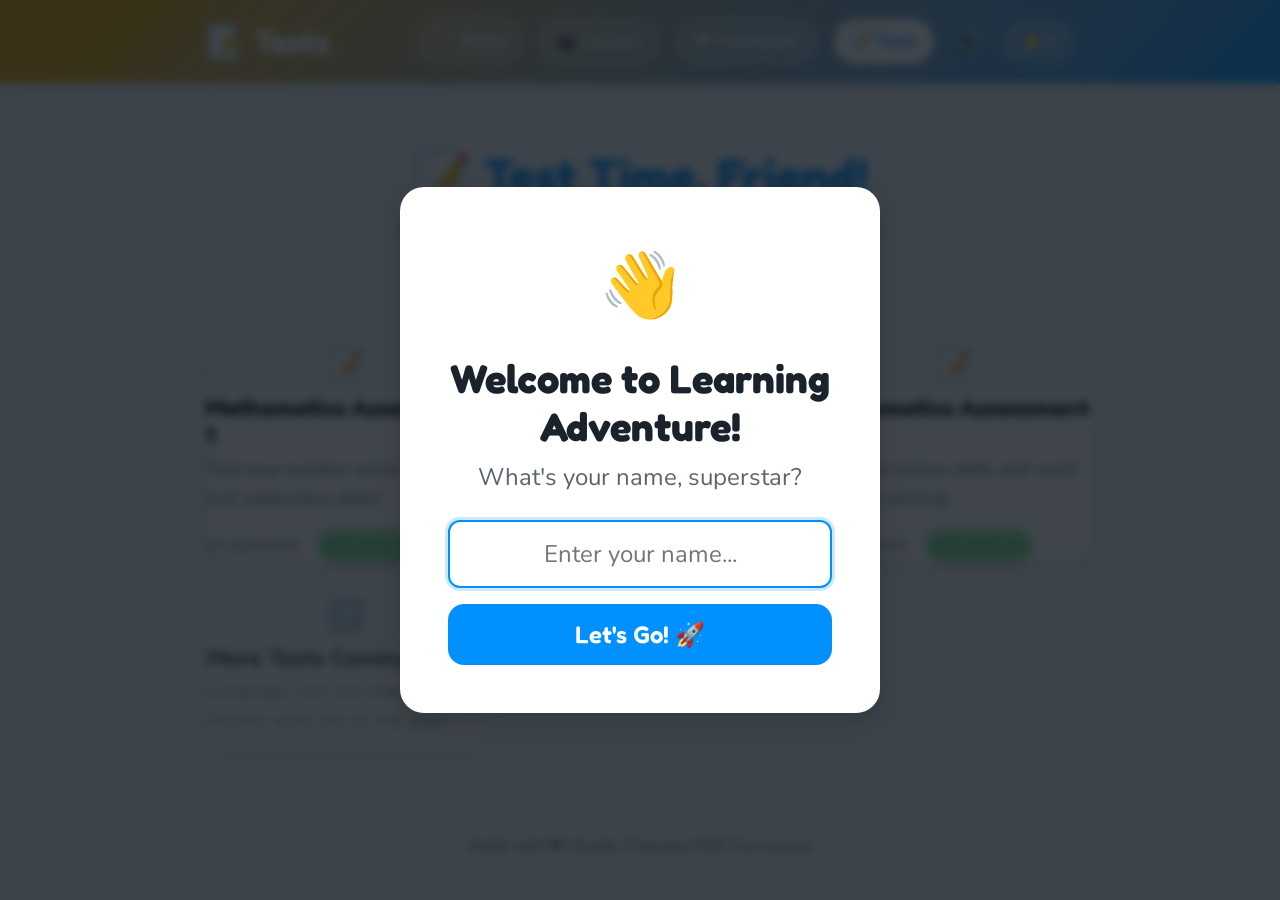
==== assessments.html @ 08e5417f "Add dedicated Tests page; remove assessments from home grid - assessments.html with body data-mode="" ====
<!DOCTYPE html>
<html lang="en">
<head>
  <meta charset="UTF-8">
  <meta name="viewport" content="width=device-width, initial-scale=1.0">
  <meta name="description" content="Assessments and tests for Grade 2 students following the Jamaica NSC curriculum">
  <meta name="theme-color" content="#4A90D9">

  <title>Tests 📝 | Learning Adventure</title>

  <!-- PWA -->
  <link rel="manifest" href="manifest.json">
  <link rel="apple-touch-icon" href="assets/icons/apple-touch-icon.png">

  <!-- Fonts -->
  <link rel="preconnect" href="https://fonts.googleapis.com">
  <link rel="preconnect" href="https://fonts.gstatic.com" crossorigin>
  <link href="https://fonts.googleapis.com/css2?family=Fredoka:wght@400;500;600;700&family=Nunito:wght@400;500;600;700&display=swap" rel="stylesheet">

  <!-- Stylesheets -->
  <link rel="stylesheet" href="css/base.css">
  <link rel="stylesheet" href="css/components.css">
  <link rel="stylesheet" href="css/navigation.css">
  <link rel="stylesheet" href="css/quiz.css">
  <link rel="stylesheet" href="css/animations.css">
  <link rel="stylesheet" href="css/math-interactive.css">

  <!-- Favicon -->
  <link rel="icon" href="data:image/svg+xml,<svg xmlns='http://www.w3.org/2000/svg' viewBox='0 0 100 100'><text y='.9em' font-size='90'>📝</text></svg>">

  <style>
    /* Page-specific styles */
    .app-header {
      background: linear-gradient(135deg, var(--color-accent-dark) 0%, var(--color-primary) 100%);
      color: white;
      padding-block: var(--space-md);
      box-shadow: var(--shadow-md);
    }

    .app-main {
      flex: 1;
      padding-block: var(--space-xl);
    }

    .app-footer {
      text-align: center;
      padding-block: var(--space-lg);
      color: var(--color-text-muted);
      font-size: var(--font-size-sm);
      border-block-start: 1px solid var(--color-border);
    }

    .loading {
      display: flex;
      flex-direction: column;
      align-items: center;
      justify-content: center;
      min-block-size: 300px;
      gap: var(--space-lg);
    }

    .loading__text {
      font-size: var(--font-size-lg);
      color: var(--color-text-muted);
    }
  </style>
</head>
<body data-mode="assessments">
  <div class="page">
    <!-- Header -->
    <header class="app-header">
      <div class="container">
        <a href="index.html" class="app-logo">
          <span class="app-logo__icon">📝</span>
          <span>Tests</span>
        </a>

        <nav class="app-nav">
          <a href="index.html" class="app-nav__btn">
            <span>🏠</span>
            <span class="app-nav__label">Home</span>
          </a>
          <a href="lessons.html" class="app-nav__btn">
            <span>🎬</span>
            <span class="app-nav__label">Lessons</span>
          </a>
          <a href="workbook-review.html" class="app-nav__btn">
            <span>📖</span>
            <span class="app-nav__label">Workbooks</span>
          </a>
          <a href="assessments.html" class="app-nav__btn app-nav__btn--active" aria-current="page">
            <span>📝</span>
            <span class="app-nav__label">Tests</span>
          </a>
          <span class="attendance-streak" id="attendance-streak" title="Attendance streak"></span>
          <button class="sound-toggle" id="sound-toggle" title="Toggle sound" aria-label="Toggle sound">
            🔊
          </button>
          <button class="app-nav__btn" id="progress-btn">
            <span>⭐</span>
            <span id="star-count">0</span>
          </button>
        </nav>
      </div>
    </header>

    <!-- Main Content -->
    <main class="app-main">
      <div class="container" id="main-content">
        <!-- Loading state -->
        <div class="loading">
          <div class="spinner"></div>
          <p class="loading__text">Loading your tests...</p>
        </div>
      </div>
    </main>

    <!-- Footer -->
    <footer class="app-footer">
      <div class="container">
        <p>Made with ❤️ | Grade 2 Jamaica NSC Curriculum</p>
      </div>
    </footer>
  </div>

  <!-- Name Prompt Modal -->
  <div id="name-modal" class="modal" style="display: none;" role="dialog" aria-modal="true" aria-labelledby="modal-title">
    <div class="modal__overlay"></div>
    <div class="modal__content">
      <div class="modal__icon">👋</div>
      <h2 id="modal-title" class="modal__title">Welcome to Learning Adventure!</h2>
      <p class="modal__text">What's your name, superstar?</p>
      <form id="name-form" class="modal__form">
        <input
          type="text"
          id="name-input"
          class="modal__input"
          placeholder="Enter your name..."
          maxlength="20"
          autocomplete="off"
          required
        >
        <button type="submit" class="btn btn--primary modal__btn">
          Let's Go! 🚀
        </button>
      </form>
    </div>
  </div>

  <!-- Scripts -->
  <script src="js/storage.js"></script>
  <script src="js/feedback.js"></script>
  <script src="js/quiz-engine.js"></script>
  <script src="js/math-interactive.js"></script>
  <script src="js/attendance.js"></script>
  <script src="js/app.js"></script>

  <script>
    // Sound toggle functionality
    document.getElementById('sound-toggle').addEventListener('click', function() {
      const settings = Storage.loadSettings();
      settings.soundEnabled = !settings.soundEnabled;
      Storage.saveSettings(settings);
      Feedback.settings.soundEnabled = settings.soundEnabled;
      this.textContent = settings.soundEnabled ? '🔊' : '🔇';
    });

    // Initialize sound toggle state and check for first-time user
    document.addEventListener('DOMContentLoaded', function() {
      const settings = Storage.loadSettings();
      document.getElementById('sound-toggle').textContent = settings.soundEnabled ? '🔊' : '🔇';

      // Update star count
      const progress = Storage.loadProgress();
      document.getElementById('star-count').textContent = progress.totalStars || 0;

      // Show name modal for first-time users
      if (Storage.isFirstTimeUser()) {
        document.getElementById('name-modal').style.display = 'flex';
        document.getElementById('name-input').focus();
      }
    });

    // Handle name form submission
    document.getElementById('name-form').addEventListener('submit', function(e) {
      e.preventDefault();
      const nameInput = document.getElementById('name-input');
      const name = nameInput.value.trim();

      if (name) {
        Storage.saveName(name);
        document.getElementById('name-modal').style.display = 'none';

        if (typeof App !== 'undefined' && App.showHome) {
          App.showHome();
        }
      }
    });
  </script>
  <script src="js/pwa-install.js"></script>
  <script>
    if ('serviceWorker' in navigator) {
      navigator.serviceWorker.register('sw.js');
    }
  </script>
</body>
</html>
---- css/base.css ----
/* ==========================================================================
   Base Styles - Morgan's Quiz Platform
   ========================================================================== */

/* CSS Reset & Box Sizing */
*,
*::before,
*::after {
  box-sizing: border-box;
  margin: 0;
  padding: 0;
}

/* CSS Custom Properties */
:root {
  /* Primary Colors - Friendly & Engaging */
  --color-primary: oklch(65% 0.2 250);
  --color-primary-light: oklch(75% 0.15 250);
  --color-secondary: oklch(75% 0.18 150);
  --color-secondary-light: oklch(85% 0.12 150);
  --color-accent: oklch(85% 0.18 80);
  --color-accent-dark: oklch(75% 0.2 80);

  /* Feedback Colors */
  --color-correct: oklch(70% 0.2 145);
  --color-correct-light: oklch(90% 0.1 145);
  --color-incorrect: oklch(65% 0.2 25);
  --color-incorrect-light: oklch(90% 0.08 25);
  --color-highlight: oklch(75% 0.15 320);
  --color-highlight-light: oklch(90% 0.08 320);

  /* Neutrals */
  --color-bg: oklch(97% 0.01 250);
  --color-card: oklch(100% 0 0);
  --color-text: oklch(25% 0.02 250);
  --color-text-muted: oklch(50% 0.02 250);
  --color-border: oklch(90% 0.02 250);

  /* Spacing */
  --space-xs: 0.25rem;
  --space-sm: 0.5rem;
  --space-md: 1rem;
  --space-lg: 1.5rem;
  --space-xl: 2rem;
  --space-2xl: 3rem;

  /* Border Radius */
  --radius-sm: 8px;
  --radius-md: 12px;
  --radius-lg: 16px;
  --radius-xl: 24px;
  --radius-full: 9999px;

  /* Shadows */
  --shadow-sm: 0 2px 4px oklch(0% 0 0 / 0.08);
  --shadow-md: 0 4px 12px oklch(0% 0 0 / 0.12);
  --shadow-lg: 0 8px 24px oklch(0% 0 0 / 0.16);

  /* Typography */
  --font-family: 'Nunito', 'Segoe UI', system-ui, sans-serif;
  --font-family-display: 'Fredoka', 'Nunito', sans-serif;
  
  --font-size-sm: 1rem;
  --font-size-base: 1.125rem;
  --font-size-lg: 1.5rem;
  --font-size-xl: 2rem;
  --font-size-2xl: 2.5rem;
  --font-size-3xl: 3rem;

  --line-height-tight: 1.2;
  --line-height-base: 1.6;

  /* Transitions */
  --transition-fast: 150ms ease;
  --transition-base: 250ms ease;
  --transition-slow: 400ms ease;
}

/* Base Typography */
html {
  font-size: 16px;
  -webkit-text-size-adjust: 100%;
}

body {
  font-family: var(--font-family);
  font-size: var(--font-size-base);
  line-height: var(--line-height-base);
  color: var(--color-text);
  background: var(--color-bg);
  min-block-size: 100dvh;
}

h1, h2, h3, h4 {
  font-family: var(--font-family-display);
  line-height: var(--line-height-tight);
  font-weight: 700;
}

h1 {
  font-size: var(--font-size-2xl);
}

h2 {
  font-size: var(--font-size-xl);
}

h3 {
  font-size: var(--font-size-lg);
}

p {
  margin-block-end: var(--space-md);
}

/* Links */
a {
  color: var(--color-primary);
  text-decoration: none;
  transition: color var(--transition-fast);
}

a:hover {
  color: var(--color-primary-light);
}

/* Images */
img {
  max-inline-size: 100%;
  block-size: auto;
  display: block;
}

/* Focus States */
:focus-visible {
  outline: 3px solid var(--color-primary);
  outline-offset: 3px;
}

/* Selection */
::selection {
  background: var(--color-accent);
  color: var(--color-text);
}

/* Reduced Motion */
@media (prefers-reduced-motion: reduce) {
  *,
  *::before,
  *::after {
    animation-duration: 0.01ms !important;
    animation-iteration-count: 1 !important;
    transition-duration: 0.01ms !important;
  }
}

/* Visually Hidden (for accessibility) */
.visually-hidden {
  position: absolute;
  inline-size: 1px;
  block-size: 1px;
  padding: 0;
  margin: -1px;
  overflow: hidden;
  clip: rect(0, 0, 0, 0);
  white-space: nowrap;
  border: 0;
}

/* Container */
.container {
  inline-size: 100%;
  max-inline-size: 900px;
  margin-inline: auto;
  padding-inline: var(--space-md);
}

/* Page Layout */
.page {
  min-block-size: 100dvh;
  display: flex;
  flex-direction: column;
}

.page__header {
  padding-block: var(--space-lg);
  background: var(--color-card);
  box-shadow: var(--shadow-sm);
}

.page__main {
  flex: 1;
  padding-block: var(--space-xl);
}

.page__footer {
  padding-block: var(--space-lg);
  text-align: center;
  color: var(--color-text-muted);
  font-size: var(--font-size-sm);
}
---- css/components.css ----
/* ==========================================================================
   Components - Morgan's Quiz Platform
   ========================================================================== */

/* ==========================================================================
   Buttons
   ========================================================================== */

.btn {
  display: inline-flex;
  align-items: center;
  justify-content: center;
  gap: var(--space-sm);
  
  min-block-size: 60px;
  padding-block: var(--space-md);
  padding-inline: var(--space-xl);
  
  font-family: var(--font-family-display);
  font-size: var(--font-size-lg);
  font-weight: 600;
  text-align: center;
  text-decoration: none;
  
  border: none;
  border-radius: var(--radius-lg);
  cursor: pointer;
  
  transition: transform var(--transition-fast), 
              box-shadow var(--transition-fast),
              background var(--transition-fast);
}

.btn:hover {
  transform: translateY(-2px);
  box-shadow: var(--shadow-md);
}

.btn:active {
  transform: translateY(0);
}

.btn--primary {
  background: var(--color-primary);
  color: white;
}

.btn--primary:hover {
  background: var(--color-primary-light);
}

.btn--secondary {
  background: var(--color-secondary);
  color: white;
}

.btn--secondary:hover {
  background: var(--color-secondary-light);
  color: var(--color-text);
}

.btn--accent {
  background: var(--color-accent);
  color: var(--color-text);
}

.btn--accent:hover {
  background: var(--color-accent-dark);
}

.btn--outline {
  background: transparent;
  border: 3px solid var(--color-primary);
  color: var(--color-primary);
}

.btn--outline:hover {
  background: var(--color-primary);
  color: white;
}

.btn--large {
  min-block-size: 80px;
  padding-inline: var(--space-2xl);
  font-size: var(--font-size-xl);
  border-radius: var(--radius-xl);
}

.btn--icon {
  min-block-size: 60px;
  min-inline-size: 60px;
  padding: var(--space-md);
  border-radius: var(--radius-full);
}

/* ==========================================================================
   Cards
   ========================================================================== */

.card {
  background: var(--color-card);
  border-radius: var(--radius-xl);
  box-shadow: var(--shadow-md);
  padding: var(--space-xl);
  
  container-type: inline-size;
  container-name: card;
}

.card--subject {
  text-align: center;
  cursor: pointer;
  transition: transform var(--transition-base), 
              box-shadow var(--transition-base);
  border: 4px solid transparent;
}

.card--subject:hover {
  transform: translateY(-4px) scale(1.02);
  box-shadow: var(--shadow-lg);
}

.card--subject:focus-visible {
  border-color: var(--color-primary);
}

.card__icon {
  font-size: 4rem;
  margin-block-end: var(--space-md);
}

.card__title {
  font-size: var(--font-size-xl);
  margin-block-end: var(--space-sm);
  color: var(--color-text);
}

.card__description {
  color: var(--color-text-muted);
  font-size: var(--font-size-base);
}

/* ==========================================================================
   Subject Cards Grid
   ========================================================================== */

.subjects-grid {
  display: grid;
  gap: var(--space-xl);
  grid-template-columns: 1fr;
}

@media (min-width: 600px) {
  .subjects-grid {
    grid-template-columns: repeat(2, 1fr);
  }
}

/* ==========================================================================
   Progress Bar
   ========================================================================== */

.progress {
  display: flex;
  align-items: center;
  gap: var(--space-md);
}

.progress__bar {
  flex: 1;
  block-size: 16px;
  background: var(--color-border);
  border-radius: var(--radius-full);
  overflow: hidden;
}

.progress__fill {
  block-size: 100%;
  background: linear-gradient(90deg, var(--color-secondary), var(--color-primary));
  border-radius: var(--radius-full);
  transition: inline-size var(--transition-base);
}

.progress__text {
  font-weight: 600;
  color: var(--color-text-muted);
  white-space: nowrap;
}

/* ==========================================================================
   Score Display
   ========================================================================== */

.score {
  display: flex;
  align-items: center;
  gap: var(--space-sm);
  font-family: var(--font-family-display);
  font-size: var(--font-size-lg);
  font-weight: 700;
}

.score__icon {
  font-size: 1.5em;
}

.score__value {
  color: var(--color-accent-dark);
}

/* ==========================================================================
   Stars Rating
   ========================================================================== */

.stars {
  display: flex;
  gap: var(--space-xs);
  font-size: 2rem;
}

.stars__star {
  color: var(--color-border);
  transition: color var(--transition-fast), 
              transform var(--transition-fast);
}

.stars__star--earned {
  color: var(--color-accent);
}

.stars__star--animating {
  animation: star-pop 0.5s ease;
}

@keyframes star-pop {
  0% { transform: scale(0); }
  50% { transform: scale(1.3); }
  100% { transform: scale(1); }
}

/* ==========================================================================
   Badges
   ========================================================================== */

.badge {
  display: inline-flex;
  align-items: center;
  gap: var(--space-xs);
  
  padding-block: var(--space-xs);
  padding-inline: var(--space-sm);
  
  font-size: var(--font-size-sm);
  font-weight: 600;
  
  border-radius: var(--radius-full);
}

.badge--phonics {
  background: var(--color-highlight-light);
  color: var(--color-highlight);
}

.badge--english {
  background: var(--color-primary-light);
  color: var(--color-primary);
}

.badge--math {
  background: var(--color-secondary-light);
  color: var(--color-secondary);
}

/* ==========================================================================
   Input Fields
   ========================================================================== */

.input {
  inline-size: 100%;
  padding: var(--space-md);
  
  font-family: var(--font-family);
  font-size: var(--font-size-lg);
  
  border: 3px solid var(--color-border);
  border-radius: var(--radius-md);
  background: var(--color-card);
  
  transition: border-color var(--transition-fast),
              box-shadow var(--transition-fast);
}

.input:focus {
  border-color: var(--color-primary);
  box-shadow: 0 0 0 4px oklch(65% 0.2 250 / 0.2);
  outline: none;
}

.input--large {
  font-size: var(--font-size-xl);
  padding: var(--space-lg);
}

/* Textarea */
.textarea {
  min-block-size: 150px;
  resize: vertical;
}

/* ==========================================================================
   Form Groups
   ========================================================================== */

.form-group {
  margin-block-end: var(--space-lg);
}

.form-group__label {
  display: block;
  margin-block-end: var(--space-sm);
  font-weight: 600;
  font-size: var(--font-size-lg);
}

/* ==========================================================================
   Navigation Header
   ========================================================================== */

.header {
  display: flex;
  align-items: center;
  justify-content: space-between;
  gap: var(--space-md);
  flex-wrap: wrap;
}

.header__logo {
  display: flex;
  align-items: center;
  gap: var(--space-sm);
  font-family: var(--font-family-display);
  font-size: var(--font-size-xl);
  font-weight: 700;
  color: var(--color-text);
}

.header__logo-icon {
  font-size: 1.5em;
}

.header__nav {
  display: flex;
  gap: var(--space-md);
}

/* ==========================================================================
   Welcome Section
   ========================================================================== */

.welcome {
  text-align: center;
  padding-block: var(--space-xl);
}

.welcome__greeting {
  font-size: var(--font-size-3xl);
  color: var(--color-primary);
  margin-block-end: var(--space-sm);
}

.welcome__message {
  font-size: var(--font-size-lg);
  color: var(--color-text-muted);
  max-inline-size: 500px;
  margin-inline: auto;
}

/* ==========================================================================
   Section Titles
   ========================================================================== */

.section-title {
  text-align: center;
  margin-block-end: var(--space-xl);
}

.section-title__text {
  font-size: var(--font-size-xl);
  color: var(--color-text);
}

.section-title__subtitle {
  color: var(--color-text-muted);
  font-size: var(--font-size-base);
  margin-block-start: var(--space-xs);
}

/* ==========================================================================
   Welcome Streak (moved from inline JS)
   ========================================================================== */

.welcome__streak {
  font-size: var(--font-size-lg);
  color: var(--color-accent-dark);
  margin-block-start: var(--space-sm);
}

/* ==========================================================================
   Card Meta & Progress (moved from inline JS)
   ========================================================================== */

.card__meta {
  display: flex;
  gap: var(--space-sm);
  margin-block: var(--space-sm);
  justify-content: center;
}

.card__time {
  color: var(--color-text-muted);
  font-size: var(--font-size-sm);
}

.card__progress {
  margin-block-start: var(--space-md);
  display: flex;
  flex-direction: column;
  align-items: center;
  gap: var(--space-xs);
}

.card__score {
  font-size: var(--font-size-sm);
  color: var(--color-text-muted);
}

.progress-summary {
  text-align: center;
  margin-block-start: var(--space-2xl);
  padding-block-start: var(--space-xl);
  border-block-start: 2px solid var(--color-border);
}

.progress-summary h3 {
  margin-block-end: var(--space-md);
  color: var(--color-text-muted);
}

/* PWA Install Banner */
.pwa-banner {
  position: fixed;
  bottom: var(--space-lg);
  left: 50%;
  transform: translateX(-50%) translateY(120%);
  z-index: 9999;
  background: var(--color-card);
  border: 2px solid var(--color-primary);
  border-radius: 1.25rem;
  padding: var(--space-lg);
  width: min(90vw, 380px);
  box-shadow: 0 8px 32px oklch(0% 0 0 / 0.15);
  display: flex;
  flex-direction: column;
  gap: var(--space-md);
  transition: transform 0.4s cubic-bezier(0.34, 1.56, 0.64, 1);
}

.pwa-banner.pwa-banner--visible {
  transform: translateX(-50%) translateY(0);
}

.pwa-banner__header {
  display: flex;
  align-items: center;
  gap: var(--space-md);
}

.pwa-banner__icon {
  width: 52px;
  height: 52px;
  border-radius: 0.75rem;
  flex-shrink: 0;
}

.pwa-banner__title {
  font-size: var(--font-size-base);
  font-weight: 700;
  color: var(--color-text);
  margin: 0;
}

.pwa-banner__subtitle {
  font-size: var(--font-size-sm);
  color: var(--color-text-muted);
  margin: 0;
  line-height: 1.4;
}

.pwa-banner__actions {
  display: flex;
  gap: var(--space-sm);
}

.pwa-banner__btn-install {
  flex: 1;
  background: var(--color-primary);
  color: white;
  border: none;
  border-radius: 0.75rem;
  padding: var(--space-sm) var(--space-md);
  font-family: inherit;
  font-size: var(--font-size-sm);
  font-weight: 700;
  cursor: pointer;
  transition: opacity 0.2s;
}

.pwa-banner__btn-install:hover {
  opacity: 0.88;
}

.pwa-banner__btn-dismiss {
  background: var(--color-bg);
  color: var(--color-text-muted);
  border: 2px solid var(--color-border);
  border-radius: 0.75rem;
  padding: var(--space-sm) var(--space-md);
  font-family: inherit;
  font-size: var(--font-size-sm);
  font-weight: 600;
  cursor: pointer;
  transition: border-color 0.2s;
}

.pwa-banner__btn-dismiss:hover {
  border-color: var(--color-text-muted);
}

/* ==========================================================================
   Load Error Banner
   ========================================================================== */

.load-error-banner {
  background: var(--color-incorrect-light);
  border: 2px solid var(--color-incorrect);
  color: var(--color-text);
  border-radius: var(--radius-md);
  padding: var(--space-md) var(--space-lg);
  margin-block-end: var(--space-lg);
  font-weight: 600;
  text-align: center;
}

/* ==========================================================================
   Modal
   ========================================================================== */

.modal {
  position: fixed;
  inset: 0;
  z-index: 1000;
  display: flex;
  align-items: center;
  justify-content: center;
  padding: var(--space-md);
}

.modal__overlay {
  position: absolute;
  inset: 0;
  background: oklch(20% 0.02 250 / 0.8);
  backdrop-filter: blur(4px);
}

.modal__content {
  position: relative;
  background: var(--color-card);
  border-radius: var(--radius-xl);
  padding: var(--space-2xl);
  max-inline-size: 400px;
  inline-size: 100%;
  text-align: center;
  box-shadow: var(--shadow-lg);
  animation: modal-pop 0.4s ease;
}

@keyframes modal-pop {
  0% {
    opacity: 0;
    transform: scale(0.8) translateY(20px);
  }
  100% {
    opacity: 1;
    transform: scale(1) translateY(0);
  }
}

.modal__icon {
  font-size: 4rem;
  margin-block-end: var(--space-md);
  animation: wave 1s ease-in-out infinite;
}

@keyframes wave {
  0%, 100% { transform: rotate(0deg); }
  25% { transform: rotate(20deg); }
  75% { transform: rotate(-20deg); }
}

.modal__title {
  font-family: var(--font-family-display);
  font-size: var(--font-size-2xl);
  color: var(--color-text);
  margin-block-end: var(--space-sm);
}

.modal__text {
  font-size: var(--font-size-lg);
  color: var(--color-text-muted);
  margin-block-end: var(--space-lg);
}

.modal__form {
  display: flex;
  flex-direction: column;
  gap: var(--space-md);
}

.modal__input {
  padding: var(--space-md);
  font-size: var(--font-size-lg);
  font-family: var(--font-family);
  border: 2px solid var(--color-border);
  border-radius: var(--radius-md);
  text-align: center;
  transition: border-color 0.2s ease, box-shadow 0.2s ease;
}

.modal__input:focus {
  outline: none;
  border-color: var(--color-primary);
  box-shadow: 0 0 0 3px color-mix(in oklch, var(--color-primary) 20%, transparent);
}

.modal__btn {
  font-size: var(--font-size-lg);
  padding: var(--space-md) var(--space-xl);
}

@media (min-width: 768px) {
  .modal__content {
    max-inline-size: 480px;
  }
}

/* ==========================================================================
   Attendance Check-in Widget
   ========================================================================== */

.attendance {
  background: var(--color-card);
  border-radius: var(--radius-xl);
  box-shadow: var(--shadow-md);
  padding: var(--space-xl);
  margin-block-end: var(--space-xl);
  border: 3px solid var(--color-accent);
}

.attendance__main {
  display: flex;
  flex-direction: column;
  align-items: center;
  gap: var(--space-md);
  text-align: center;
}

.attendance__message {
  display: flex;
  align-items: center;
  gap: var(--space-md);
}

.attendance__emoji {
  font-size: 3rem;
}

.attendance__title {
  font-family: var(--font-family-display);
  font-size: var(--font-size-lg);
  color: var(--color-text);
}

.attendance__subtitle {
  color: var(--color-text-muted);
  font-size: var(--font-size-sm);
}

.attendance__btn {
  min-inline-size: 240px;
}

.attendance__btn--done {
  cursor: default;
  opacity: 0.85;
}

.attendance__streak {
  font-family: var(--font-family-display);
  font-weight: 700;
  font-size: var(--font-size-base);
  color: var(--color-accent-dark);
}

.attendance__toggle {
  background: none;
  border: none;
  color: var(--color-primary);
  font-family: var(--font-family);
  font-size: var(--font-size-sm);
  font-weight: 600;
  cursor: pointer;
  padding: var(--space-xs) var(--space-sm);
  border-radius: var(--radius-full);
}

.attendance__toggle:hover {
  background: var(--color-bg);
}

.attendance__calendar-wrap {
  margin-block-start: var(--space-lg);
}

.attendance-calendar__title {
  font-family: var(--font-family-display);
  font-size: var(--font-size-base);
  text-align: center;
  margin-block-end: var(--space-sm);
}

.attendance-calendar {
  display: grid;
  grid-template-columns: repeat(7, 1fr);
  gap: var(--space-xs);
  max-inline-size: 420px;
  margin-inline: auto;
}

.attendance-calendar__label {
  text-align: center;
  font-weight: 700;
  font-size: var(--font-size-sm);
  color: var(--color-text-muted);
}

.attendance-day {
  display: flex;
  align-items: center;
  justify-content: center;
  aspect-ratio: 1;
  border-radius: var(--radius-sm);
  background: var(--color-bg);
  font-size: var(--font-size-sm);
  font-weight: 600;
  color: var(--color-text-muted);
}

.attendance-day--empty {
  background: transparent;
}

.attendance-day--present {
  background: var(--color-correct-light);
  font-size: 1.1rem;
}

.attendance-day--today {
  outline: 3px solid var(--color-primary);
  outline-offset: -1px;
  color: var(--color-text);
}
---- css/navigation.css ----
/* ==========================================================================
   Navigation Styles - Morgan's Quiz Platform
   ========================================================================== */

/* ==========================================================================
   App Header & Top Navigation
   ========================================================================== */

.app-header .container {
  display: flex;
  align-items: center;
  justify-content: space-between;
  flex-wrap: wrap;
  gap: var(--space-md);
}

.app-logo {
  display: flex;
  align-items: center;
  gap: var(--space-sm);
  font-family: var(--font-family-display);
  font-size: var(--font-size-xl);
  font-weight: 700;
  color: white;
  text-decoration: none;
}

.app-logo__icon {
  font-size: 2rem;
}

.app-nav {
  display: flex;
  gap: var(--space-md);
  align-items: center;
}

.app-nav__btn {
  background: rgba(255, 255, 255, 0.2);
  color: white;
  border: 2px solid rgba(255, 255, 255, 0.3);
  padding: var(--space-sm) var(--space-md);
  border-radius: var(--radius-full);
  font-family: var(--font-family);
  font-size: var(--font-size-sm);
  font-weight: 600;
  cursor: pointer;
  transition: all var(--transition-fast);
  display: flex;
  align-items: center;
  gap: var(--space-xs);
  text-decoration: none;
}

.app-nav__btn:hover {
  background: rgba(255, 255, 255, 0.3);
  border-color: rgba(255, 255, 255, 0.5);
}

.app-nav__btn--active {
  background: white;
  color: var(--color-primary);
  font-weight: 700;
}

.sound-toggle {
  background: none;
  border: none;
  font-size: 1.5rem;
  cursor: pointer;
  padding: var(--space-xs);
  border-radius: var(--radius-full);
  transition: transform var(--transition-fast);
}

.sound-toggle:hover {
  transform: scale(1.1);
}

/* Coming-soon assessment card */
.subject-card--coming-soon {
  opacity: 0.6;
  cursor: default;
  border: 2px dashed var(--color-border);
}

.subject-card--coming-soon:hover {
  transform: none;
  box-shadow: var(--shadow-md);
}

/* Attendance streak pill in header */
.attendance-streak {
  display: none;
  align-items: center;
  gap: var(--space-xs);
  background: rgba(255, 255, 255, 0.2);
  border: 2px solid rgba(255, 255, 255, 0.3);
  color: white;
  padding: var(--space-sm) var(--space-md);
  border-radius: var(--radius-full);
  font-family: var(--font-family);
  font-size: var(--font-size-sm);
  font-weight: 700;
}

.attendance-streak--visible {
  display: flex;
}

/* Compact tabs on small screens: icons only, horizontal scroll */
@media (max-width: 640px) {
  .app-nav {
    gap: var(--space-sm);
    flex-wrap: nowrap;
    overflow-x: auto;
    -webkit-overflow-scrolling: touch;
    max-inline-size: 100%;
  }

  .app-nav__btn .app-nav__label {
    display: none;
  }

  .app-nav__btn {
    padding: var(--space-sm);
    flex-shrink: 0;
  }

  .attendance-streak {
    flex-shrink: 0;
    padding: var(--space-sm);
  }
}

/* ==========================================================================
   PWA Nav Install Button
   ========================================================================== */

.nav-install-btn {
  background: rgba(255, 255, 255, 0.2);
  border: 2px solid rgba(255, 255, 255, 0.3);
  border-radius: var(--radius-full);
  padding: var(--space-xs) var(--space-sm);
  font-size: 1.25rem;
  line-height: 1;
  cursor: pointer;
  transition: background var(--transition-fast), border-color var(--transition-fast), transform var(--transition-fast);
}

.nav-install-btn:hover {
  background: rgba(255, 255, 255, 0.35);
  border-color: rgba(255, 255, 255, 0.6);
  transform: scale(1.1);
}

/* iOS install instructions modal */
.pwa-ios-modal {
  position: fixed;
  inset: 0;
  background: rgba(0, 0, 0, 0.5);
  display: flex;
  align-items: flex-end;
  justify-content: center;
  z-index: 9999;
  padding: var(--space-md);
}

.pwa-ios-modal__box {
  background: var(--color-card);
  border-radius: var(--radius-xl);
  padding: var(--space-xl);
  max-inline-size: 400px;
  inline-size: 100%;
  text-align: center;
}

.pwa-ios-modal__title {
  font-family: var(--font-family-display);
  font-size: var(--font-size-xl);
  font-weight: 700;
  margin-block-end: var(--space-lg);
  color: var(--color-text);
}

.pwa-ios-modal__step {
  font-size: var(--font-size-base);
  color: var(--color-text);
  margin-block-end: var(--space-md);
  line-height: 1.5;
}

.pwa-ios-modal__close {
  margin-block-start: var(--space-md);
  padding: var(--space-sm) var(--space-xl);
  background: var(--color-primary);
  color: white;
  border: none;
  border-radius: var(--radius-full);
  font-family: var(--font-family-display);
  font-size: var(--font-size-base);
  font-weight: 700;
  cursor: pointer;
}

/* ==========================================================================
   Category Navigation
   ========================================================================== */

.nav-categories {
  display: flex;
  flex-wrap: wrap;
  gap: var(--space-sm);
  justify-content: center;
  margin-block-end: var(--space-xl);
  padding: var(--space-md);
  background: var(--color-card);
  border-radius: var(--radius-xl);
  box-shadow: var(--shadow-sm);
}

.nav-category {
  display: flex;
  align-items: center;
  gap: var(--space-xs);

  padding: var(--space-sm) var(--space-md);
  min-block-size: 44px;

  font-family: var(--font-family-display);
  font-size: var(--font-size-base);
  font-weight: 600;

  background: var(--color-bg);
  border: 2px solid transparent;
  border-radius: var(--radius-full);
  cursor: pointer;

  transition: all var(--transition-fast);
}

.nav-category:hover {
  background: var(--color-primary-light);
  transform: translateY(-2px);
}

.nav-category:focus-visible {
  outline: 3px solid var(--color-primary);
  outline-offset: 2px;
}

.nav-category--active {
  background: var(--color-primary);
  color: white;
  border-color: var(--color-primary);
}

.nav-category__icon {
  font-size: 1.2em;
}

.nav-category__count {
  display: inline-flex;
  align-items: center;
  justify-content: center;
  
  min-inline-size: 24px;
  block-size: 24px;
  
  font-size: var(--font-size-sm);
  font-weight: 700;
  
  background: rgba(255, 255, 255, 0.3);
  border-radius: var(--radius-full);
}

.nav-category--active .nav-category__count {
  background: rgba(255, 255, 255, 0.3);
}

/* ==========================================================================
   Subject Grid (Improved)
   ========================================================================== */

.subjects-section {
  margin-block-end: var(--space-2xl);
}

.subjects-section__header {
  display: flex;
  align-items: center;
  justify-content: space-between;
  margin-block-end: var(--space-lg);
  padding-block-end: var(--space-sm);
  border-block-end: 2px solid var(--color-border);
}

.subjects-section__title {
  display: flex;
  align-items: center;
  gap: var(--space-sm);
  font-size: var(--font-size-xl);
  color: var(--color-text);
}

.subjects-section__icon {
  font-size: 1.3em;
}

.subjects-section__count {
  font-size: var(--font-size-sm);
  color: var(--color-text-muted);
  font-weight: normal;
}

.subjects-grid {
  display: grid;
  gap: var(--space-lg);
  grid-template-columns: repeat(auto-fill, minmax(280px, 1fr));
}

/* ==========================================================================
   Subject Card (Enhanced)
   ========================================================================== */

.subject-card {
  position: relative;
  display: flex;
  flex-direction: column;
  
  background: var(--color-card);
  border-radius: var(--radius-xl);
  box-shadow: var(--shadow-md);
  overflow: hidden;
  
  cursor: pointer;
  transition: transform var(--transition-base), 
              box-shadow var(--transition-base);
}

.subject-card:hover {
  transform: translateY(-6px);
  box-shadow: var(--shadow-lg);
}

.subject-card:focus-visible {
  outline: 3px solid var(--color-primary);
  outline-offset: 2px;
}

.subject-card__banner {
  block-size: 8px;
  background: var(--card-color, var(--color-primary));
}

.subject-card__content {
  padding: var(--space-lg);
  flex: 1;
  display: flex;
  flex-direction: column;
}

.subject-card__header {
  display: flex;
  align-items: flex-start;
  gap: var(--space-md);
  margin-block-end: var(--space-md);
}

.subject-card__icon {
  display: flex;
  align-items: center;
  justify-content: center;
  
  min-inline-size: 56px;
  block-size: 56px;
  
  font-size: 1.8rem;
  
  background: var(--color-bg);
  border-radius: var(--radius-lg);
}

.subject-card__info {
  flex: 1;
}

.subject-card__title {
  font-size: var(--font-size-lg);
  font-weight: 700;
  margin-block-end: var(--space-xs);
  color: var(--color-text);
}

.subject-card__subject {
  font-size: var(--font-size-sm);
  color: var(--color-text-muted);
}

.subject-card__description {
  font-size: var(--font-size-base);
  color: var(--color-text-muted);
  margin-block-end: var(--space-md);
  flex: 1;
}

.subject-card__footer {
  display: flex;
  align-items: center;
  justify-content: space-between;
  gap: var(--space-sm);
  flex-wrap: wrap;
  
  padding-block-start: var(--space-md);
  border-block-start: 1px solid var(--color-border);
}

.subject-card__meta {
  display: flex;
  align-items: center;
  gap: var(--space-md);
  font-size: var(--font-size-sm);
  color: var(--color-text-muted);
}

.subject-card__time {
  display: flex;
  align-items: center;
  gap: var(--space-xs);
}

.subject-card__progress {
  display: flex;
  align-items: center;
  gap: var(--space-xs);
}

.subject-card__stars {
  display: flex;
  gap: 2px;
  font-size: 1rem;
}

.subject-card__stars .star--earned {
  color: var(--color-accent);
}

.subject-card__stars .star--empty {
  color: var(--color-border);
}

.subject-card__badge {
  padding: var(--space-xs) var(--space-sm);
  font-size: var(--font-size-sm);
  font-weight: 600;
  background: var(--color-secondary-light);
  color: var(--color-secondary);
  border-radius: var(--radius-full);
}

.subject-card__badge--new {
  background: var(--color-accent);
  color: var(--color-text);
}

.subject-card__badge--completed {
  background: var(--color-correct-light);
  color: var(--color-correct);
}

/* ==========================================================================
   Breadcrumb Navigation
   ========================================================================== */

.breadcrumb {
  display: flex;
  align-items: center;
  gap: var(--space-sm);
  margin-block-end: var(--space-lg);
  font-size: var(--font-size-base);
}

.breadcrumb__item {
  display: flex;
  align-items: center;
  gap: var(--space-xs);
  color: var(--color-text-muted);
}

.breadcrumb__link {
  color: var(--color-primary);
  text-decoration: none;
  font-weight: 500;
}

.breadcrumb__link:hover {
  text-decoration: underline;
}

.breadcrumb__separator {
  color: var(--color-border);
}

.breadcrumb__current {
  font-weight: 600;
  color: var(--color-text);
}

/* ==========================================================================
   Dashboard Stats
   ========================================================================== */

.dashboard-stats {
  display: grid;
  gap: var(--space-md);
  grid-template-columns: repeat(auto-fit, minmax(140px, 1fr));
  margin-block-end: var(--space-xl);
}

.stat-card {
  display: flex;
  flex-direction: column;
  align-items: center;
  
  padding: var(--space-lg);
  
  background: var(--color-card);
  border-radius: var(--radius-lg);
  box-shadow: var(--shadow-sm);
  
  text-align: center;
}

.stat-card__icon {
  font-size: 2rem;
  margin-block-end: var(--space-sm);
}

.stat-card__value {
  font-family: var(--font-family-display);
  font-size: var(--font-size-2xl);
  font-weight: 700;
  color: var(--color-primary);
}

.stat-card__label {
  font-size: var(--font-size-sm);
  color: var(--color-text-muted);
}

/* ==========================================================================
   Quick Actions
   ========================================================================== */

.quick-actions {
  display: flex;
  gap: var(--space-md);
  flex-wrap: wrap;
  justify-content: center;
  margin-block-end: var(--space-xl);
}

.quick-action {
  display: flex;
  align-items: center;
  gap: var(--space-sm);
  
  padding: var(--space-md) var(--space-lg);
  
  font-family: var(--font-family-display);
  font-size: var(--font-size-base);
  font-weight: 600;
  
  background: var(--color-card);
  border: 2px solid var(--color-border);
  border-radius: var(--radius-lg);
  
  cursor: pointer;
  transition: all var(--transition-fast);
}

.quick-action:hover {
  background: var(--color-primary);
  color: white;
  border-color: var(--color-primary);
  transform: translateY(-2px);
}

.quick-action__icon {
  font-size: 1.3em;
}

/* ==========================================================================
   Empty State
   ========================================================================== */

.empty-state {
  text-align: center;
  padding: var(--space-2xl);
}

.empty-state__icon {
  font-size: 4rem;
  margin-block-end: var(--space-md);
}

.empty-state__title {
  font-size: var(--font-size-xl);
  margin-block-end: var(--space-sm);
}

.empty-state__message {
  color: var(--color-text-muted);
  margin-block-end: var(--space-lg);
}

/* ==========================================================================
   Back Button
   ========================================================================== */

.back-btn {
  display: inline-flex;
  align-items: center;
  gap: var(--space-sm);
  
  padding: var(--space-sm) var(--space-md);
  margin-block-end: var(--space-lg);
  
  font-family: var(--font-family);
  font-size: var(--font-size-base);
  font-weight: 500;
  
  color: var(--color-text-muted);
  background: none;
  border: none;
  border-radius: var(--radius-md);
  
  cursor: pointer;
  transition: all var(--transition-fast);
}

.back-btn:hover {
  color: var(--color-primary);
  background: var(--color-primary-light);
}

/* ==========================================================================
   Mobile Navigation
   ========================================================================== */

@media (max-width: 600px) {
  .nav-categories {
    overflow-x: auto;
    flex-wrap: nowrap;
    justify-content: flex-start;
    padding-block: var(--space-sm);
    -webkit-overflow-scrolling: touch;
  }

  .nav-category {
    flex-shrink: 0;
  }

  .subjects-grid {
    grid-template-columns: 1fr;
  }

  .dashboard-stats {
    grid-template-columns: repeat(2, 1fr);
  }
}

@media (min-width: 768px) {
  .subjects-grid {
    grid-template-columns: repeat(2, minmax(280px, 1fr));
  }
}

@media (min-width: 1024px) {
  .subjects-grid {
    grid-template-columns: repeat(3, minmax(280px, 1fr));
  }
}
---- css/quiz.css ----
/* ==========================================================================
   Quiz Styles - Morgan's Quiz Platform
   ========================================================================== */

/* ==========================================================================
   Quiz Container
   ========================================================================== */

.quiz {
  container-type: inline-size;
  container-name: quiz;
}

.quiz__header {
  display: flex;
  flex-direction: column;
  gap: var(--space-md);
  margin-block-end: var(--space-xl);
  padding-block-end: var(--space-lg);
  border-block-end: 2px solid var(--color-border);
}

@container quiz (min-inline-size: 500px) {
  .quiz__header {
    flex-direction: row;
    align-items: center;
    justify-content: space-between;
  }
}

.quiz__title {
  display: flex;
  align-items: center;
  gap: var(--space-sm);
  font-size: var(--font-size-xl);
}

.quiz__section-name {
  font-size: var(--font-size-lg);
  color: var(--color-text-muted);
  font-weight: 500;
}

/* ==========================================================================
   Question Card
   ========================================================================== */

.question-card {
  background: var(--color-card);
  border-radius: var(--radius-xl);
  box-shadow: var(--shadow-md);
  padding: var(--space-xl);
  margin-block-end: var(--space-xl);
  
  container-type: inline-size;
  container-name: question;
}

.question-card__number {
  display: inline-flex;
  align-items: center;
  justify-content: center;
  
  min-inline-size: 48px;
  min-block-size: 48px;
  
  background: var(--color-primary);
  color: white;
  font-family: var(--font-family-display);
  font-size: var(--font-size-lg);
  font-weight: 700;
  
  border-radius: var(--radius-full);
  margin-block-end: var(--space-md);
}

.question-card__prompt {
  font-size: var(--font-size-xl);
  font-weight: 600;
  margin-block-end: var(--space-lg);
  line-height: var(--line-height-base);
}

.question-card__instruction {
  font-size: var(--font-size-base);
  color: var(--color-text-muted);
  margin-block-end: var(--space-lg);
  font-style: italic;
}

/* ==========================================================================
   Question Images & Shapes
   ========================================================================== */

.question-card__image {
  display: flex;
  flex-direction: column;
  align-items: center;
  gap: var(--space-sm);
  margin-block-end: var(--space-lg);
}

.question-card__image img {
  max-inline-size: 100%;
  max-block-size: 200px;
  border-radius: var(--radius-lg);
  box-shadow: var(--shadow-sm);
  object-fit: contain;
}

.question-card__image-caption {
  font-size: var(--font-size-sm);
  color: var(--color-text-muted);
  text-align: center;
  font-style: italic;
}

/* Multiple images grid */
.question-card__images {
  display: flex;
  flex-wrap: wrap;
  justify-content: center;
  gap: var(--space-md);
  margin-block-end: var(--space-lg);
  padding: var(--space-md);
  background: var(--color-bg);
  border-radius: var(--radius-lg);
}

.question-card__images--row {
  flex-wrap: nowrap;
  overflow-x: auto;
}

.question-card__images--grid {
  display: grid;
  grid-template-columns: repeat(auto-fit, minmax(60px, 1fr));
  max-inline-size: 400px;
  margin-inline: auto;
}

.question-card__image-item {
  display: flex;
  flex-direction: column;
  align-items: center;
  gap: var(--space-xs);
}

.question-card__image-item img {
  inline-size: 50px;
  block-size: 50px;
  object-fit: contain;
}

.question-card__image-label {
  font-size: var(--font-size-xs);
  color: var(--color-text-muted);
  font-weight: 600;
}

/* Shape display */
.question-card__shape {
  display: flex;
  justify-content: center;
  align-items: center;
  padding: var(--space-lg);
  margin-block-end: var(--space-lg);
  background: linear-gradient(135deg, var(--color-bg) 0%, white 100%);
  border-radius: var(--radius-xl);
  border: 2px dashed var(--color-border);
}

.question-card__shape .shape-image {
  inline-size: 120px;
  block-size: 120px;
  object-fit: contain;
  filter: drop-shadow(2px 4px 6px rgba(0, 0, 0, 0.1));
  transition: transform var(--transition-base);
}

.question-card__shape:hover .shape-image {
  transform: scale(1.05);
}

/* Multiple shapes */
.question-card__shapes {
  display: flex;
  flex-wrap: wrap;
  justify-content: center;
  gap: var(--space-lg);
  padding: var(--space-lg);
  margin-block-end: var(--space-lg);
  background: linear-gradient(135deg, var(--color-bg) 0%, white 100%);
  border-radius: var(--radius-xl);
  border: 2px dashed var(--color-border);
}

.question-card__shape-item {
  display: flex;
  flex-direction: column;
  align-items: center;
  gap: var(--space-xs);
}

.question-card__shape-item .shape-image {
  inline-size: 80px;
  block-size: 80px;
  object-fit: contain;
  filter: drop-shadow(2px 4px 6px rgba(0, 0, 0, 0.1));
  transition: transform var(--transition-fast);
}

.question-card__shape-item:hover .shape-image {
  transform: scale(1.1);
}

@container question (min-inline-size: 400px) {
  .question-card__shape .shape-image {
    inline-size: 150px;
    block-size: 150px;
  }
  
  .question-card__shape-item .shape-image {
    inline-size: 100px;
    block-size: 100px;
  }
  
  .question-card__image-item img {
    inline-size: 60px;
    block-size: 60px;
  }
}

/* ==========================================================================
   Multiple Choice Options
   ========================================================================== */

.options {
  display: grid;
  gap: var(--space-md);
  grid-template-columns: 1fr;
}

@container question (min-inline-size: 450px) {
  .options--grid {
    grid-template-columns: repeat(2, 1fr);
  }
}

.option {
  display: flex;
  align-items: center;
  gap: var(--space-md);
  
  min-block-size: 70px;
  padding: var(--space-md) var(--space-lg);
  
  font-family: var(--font-family);
  font-size: var(--font-size-lg);
  font-weight: 500;
  text-align: start;
  
  background: var(--color-bg);
  border: 3px solid var(--color-border);
  border-radius: var(--radius-lg);
  cursor: pointer;
  
  transition: border-color var(--transition-fast),
              background var(--transition-fast),
              transform var(--transition-fast);
}

.option:hover:not(.option--disabled) {
  border-color: var(--color-primary);
  background: var(--color-primary-light);
  transform: translateY(-2px);
}

.option:focus-visible {
  outline: 3px solid var(--color-primary);
  outline-offset: 2px;
  border-color: var(--color-primary);
  box-shadow: 0 0 0 4px oklch(65% 0.2 250 / 0.2);
}

.option--selected {
  border-color: var(--color-primary);
  background: var(--color-primary-light);
}

.option--correct {
  border-color: var(--color-correct);
  background: var(--color-correct-light);
  animation: pulse-correct 0.5s ease;
}

.option--incorrect {
  border-color: var(--color-incorrect);
  background: var(--color-incorrect-light);
  animation: shake 0.5s ease;
}

.option--disabled {
  cursor: not-allowed;
  opacity: 0.7;
}

.option__letter {
  display: flex;
  align-items: center;
  justify-content: center;
  
  min-inline-size: 40px;
  min-block-size: 40px;
  
  background: var(--color-card);
  border-radius: var(--radius-full);
  font-weight: 700;
  
  transition: background var(--transition-fast);
}

.option--selected .option__letter {
  background: var(--color-primary);
  color: white;
}

.option--correct .option__letter {
  background: var(--color-correct);
  color: white;
}

.option--incorrect .option__letter {
  background: var(--color-incorrect);
  color: white;
}

.option__text {
  flex: 1;
}

.option__icon {
  font-size: 1.5rem;
  opacity: 0;
  transition: opacity var(--transition-fast);
}

.option--correct .option__icon,
.option--incorrect .option__icon {
  opacity: 1;
}

/* ==========================================================================
   Matching Questions
   ========================================================================== */

.matching {
  display: flex;
  flex-direction: column;
  gap: var(--space-lg);
}

.matching__row {
  display: flex;
  align-items: center;
  gap: var(--space-md);
  flex-wrap: wrap;
}

.matching__item {
  display: flex;
  align-items: center;
  justify-content: center;
  
  min-inline-size: 80px;
  min-block-size: 60px;
  padding: var(--space-sm) var(--space-md);
  
  background: var(--color-card);
  border: 3px solid var(--color-border);
  border-radius: var(--radius-md);
  
  font-size: var(--font-size-lg);
  font-weight: 600;
}

.matching__item--left {
  background: var(--color-highlight-light);
  border-color: var(--color-highlight);
}

.matching__connector {
  flex: 1;
  min-inline-size: 40px;
  border-block-end: 3px dashed var(--color-border);
}

.matching__select {
  min-inline-size: 150px;
  padding: var(--space-sm) var(--space-md);
  font-size: var(--font-size-lg);
  border: 3px solid var(--color-border);
  border-radius: var(--radius-md);
  background: var(--color-card);
  cursor: pointer;
}

/* ==========================================================================
   Fill in the Blank
   ========================================================================== */

.fill-blank {
  display: flex;
  flex-wrap: wrap;
  align-items: center;
  gap: var(--space-sm);
  font-size: var(--font-size-xl);
  line-height: 2;
}

.fill-blank__input {
  inline-size: 120px;
  padding: var(--space-sm);
  font-size: var(--font-size-lg);
  text-align: center;
  border: 3px solid var(--color-primary);
  border-radius: var(--radius-md);
  background: var(--color-accent-light);
}

.fill-blank__input:focus {
  outline: none;
  box-shadow: 0 0 0 4px oklch(65% 0.2 250 / 0.2);
}

/* ==========================================================================
   Text Input Answer
   ========================================================================== */

.answer-input {
  inline-size: 100%;
  max-inline-size: 400px;
  padding: var(--space-md) var(--space-lg);
  font-size: var(--font-size-xl);
  border: 3px solid var(--color-border);
  border-radius: var(--radius-lg);
  transition: border-color var(--transition-fast);
}

.answer-input:focus {
  border-color: var(--color-primary);
  outline: none;
  box-shadow: 0 0 0 4px oklch(65% 0.2 250 / 0.2);
}

.answer-input--correct {
  border-color: var(--color-correct);
  background: var(--color-correct-light);
}

.answer-input--incorrect {
  border-color: var(--color-incorrect);
  background: var(--color-incorrect-light);
}

/* ==========================================================================
   Writing Area
   ========================================================================== */

.writing-area {
  inline-size: 100%;
  min-block-size: 200px;
  padding: var(--space-lg);
  font-family: var(--font-family);
  font-size: var(--font-size-lg);
  line-height: var(--line-height-base);
  border: 3px solid var(--color-border);
  border-radius: var(--radius-lg);
  resize: vertical;
}

.writing-area:focus {
  border-color: var(--color-primary);
  outline: none;
}

/* ==========================================================================
   Feedback Messages
   ========================================================================== */

.feedback {
  display: flex;
  align-items: center;
  gap: var(--space-md);
  
  padding: var(--space-md) var(--space-lg);
  border-radius: var(--radius-lg);
  margin-block-start: var(--space-lg);
  
  font-size: var(--font-size-lg);
  font-weight: 600;
  
  animation: slide-up 0.3s ease;
}

.feedback--correct {
  background: var(--color-correct-light);
  color: var(--color-correct);
  border: 2px solid var(--color-correct);
}

.feedback--incorrect {
  background: var(--color-incorrect-light);
  color: var(--color-incorrect);
  border: 2px solid var(--color-incorrect);
}

.feedback--hint {
  background: var(--color-accent);
  color: var(--color-text);
  border: 2px solid var(--color-accent-dark);
}

.feedback__icon {
  font-size: 1.5em;
}

.feedback__text {
  flex: 1;
}

/* ==========================================================================
   Quiz Navigation
   ========================================================================== */

.quiz-nav {
  display: flex;
  justify-content: space-between;
  align-items: center;
  gap: var(--space-md);
  flex-wrap: wrap;
  
  padding-block-start: var(--space-xl);
  border-block-start: 2px solid var(--color-border);
}

.quiz-nav__info {
  font-size: var(--font-size-base);
  color: var(--color-text-muted);
}

.quiz-nav__buttons {
  display: flex;
  gap: var(--space-md);
}

/* ==========================================================================
   Section Intro
   ========================================================================== */

.section-intro {
  text-align: center;
  padding: var(--space-2xl);
  background: var(--color-card);
  border-radius: var(--radius-xl);
  box-shadow: var(--shadow-md);
  margin-block-end: var(--space-xl);
}

.section-intro__icon {
  font-size: 4rem;
  margin-block-end: var(--space-md);
}

.section-intro__title {
  font-size: var(--font-size-2xl);
  margin-block-end: var(--space-sm);
}

.section-intro__description {
  font-size: var(--font-size-lg);
  color: var(--color-text-muted);
  margin-block-end: var(--space-xl);
  max-inline-size: 500px;
  margin-inline: auto;
}

/* ==========================================================================
   Results Screen
   ========================================================================== */

.results {
  text-align: center;
  padding: var(--space-2xl);
}

.results__celebration {
  font-size: 5rem;
  margin-block-end: var(--space-lg);
  animation: bounce 1s ease infinite;
}

.results__title {
  font-size: var(--font-size-3xl);
  color: var(--color-primary);
  margin-block-end: var(--space-md);
}

.results__score {
  font-size: var(--font-size-2xl);
  margin-block-end: var(--space-lg);
}

.results__score-value {
  color: var(--color-secondary);
  font-weight: 700;
}

.results__stars {
  display: flex;
  justify-content: center;
  gap: var(--space-md);
  font-size: 3rem;
  margin-block-end: var(--space-xl);
}

.results__message {
  font-size: var(--font-size-lg);
  color: var(--color-text-muted);
  margin-block-end: var(--space-xl);
  max-inline-size: 400px;
  margin-inline: auto;
}

.results__actions {
  display: flex;
  justify-content: center;
  gap: var(--space-lg);
  flex-wrap: wrap;
}

/* ==========================================================================
   Question Types Indicator
   ========================================================================== */

.question-type {
  display: inline-flex;
  align-items: center;
  gap: var(--space-xs);
  
  padding: var(--space-xs) var(--space-sm);
  
  font-size: var(--font-size-sm);
  font-weight: 600;
  
  background: var(--color-highlight-light);
  color: var(--color-highlight);
  border-radius: var(--radius-full);
  
  margin-block-end: var(--space-md);
}

/* ==========================================================================
   Timer (Optional)
   ========================================================================== */

.timer {
  display: flex;
  align-items: center;
  gap: var(--space-sm);
  
  padding: var(--space-sm) var(--space-md);
  
  background: var(--color-accent);
  border-radius: var(--radius-full);
  
  font-family: var(--font-family-display);
  font-size: var(--font-size-lg);
  font-weight: 700;
}

.timer__icon {
  font-size: 1.2em;
}

.timer--warning {
  background: var(--color-incorrect-light);
  color: var(--color-incorrect);
  animation: pulse 1s ease infinite;
}

/* ==========================================================================
   Quiz-specific Animations
   Note: General animations (bounce, pulse, slide-up) are in animations.css
   ========================================================================== */

@keyframes pulse-correct {
  0%, 100% { transform: scale(1); }
  50% { transform: scale(1.02); }
}

@keyframes shake {
  0%, 100% { transform: translateX(0); }
  20%, 60% { transform: translateX(-5px); }
  40%, 80% { transform: translateX(5px); }
}

/* ==========================================================================
   Results Stats (moved from inline JS)
   ========================================================================== */

.results__stats {
  display: flex;
  justify-content: center;
  gap: var(--space-xl);
  margin-block: var(--space-xl);
}

.results__stats .stat {
  display: flex;
  flex-direction: column;
  align-items: center;
  gap: var(--space-xs);
}

.results__stats .stat__icon {
  font-size: 1.5rem;
}

.results__stats .stat__value {
  font-size: var(--font-size-xl);
  font-weight: 700;
  font-family: var(--font-family-display);
}

.results__stats .stat__label {
  font-size: var(--font-size-sm);
  color: var(--color-text-muted);
}

/* ==========================================================================
   Passage Card
   ========================================================================== */

.passage-card {
  margin-block-end: var(--space-xl);
  background: var(--color-accent);
}

.passage-card__title {
  margin-block-end: var(--space-md);
}

.passage-card__content p {
  margin-block-end: var(--space-md);
  line-height: 1.8;
}

/* ==========================================================================
   Review Page
   ========================================================================== */

.review {
  max-inline-size: 800px;
  margin-inline: auto;
  padding-block: var(--space-lg);
}

.review__header {
  margin-block-end: var(--space-xl);
}

.review__title {
  margin-block-start: var(--space-md);
  font-size: var(--font-size-2xl);
  color: var(--color-text);
}

.review__summary {
  display: flex;
  gap: var(--space-md);
  margin-block-end: var(--space-xl);
  flex-wrap: wrap;
}

.review__filter {
  padding: var(--space-sm) var(--space-md);
  border-radius: var(--radius-full);
  background: var(--color-bg);
  cursor: pointer;
  transition: all 0.2s ease;
  font-size: var(--font-size-sm);
  border: 2px solid transparent;
}

.review__filter:hover {
  background: var(--color-primary-light);
}

.review__filter.active {
  background: var(--color-primary);
  color: white;
}

.review__section {
  margin-block-end: var(--space-xl);
}

.review__section-title {
  font-size: var(--font-size-lg);
  color: var(--color-primary);
  margin-block-end: var(--space-md);
  padding-block-end: var(--space-sm);
  border-block-end: 2px solid var(--color-border);
}

.review__item {
  background: var(--color-card);
  border-radius: var(--radius-lg);
  padding: var(--space-lg);
  margin-block-end: var(--space-md);
  border-inline-start: 4px solid var(--color-border);
  box-shadow: var(--shadow-sm);
}

.review__item--correct {
  border-inline-start-color: var(--color-correct);
  background: color-mix(in oklch, var(--color-correct) 5%, var(--color-card));
}

.review__item--incorrect {
  border-inline-start-color: var(--color-incorrect);
  background: color-mix(in oklch, var(--color-incorrect) 5%, var(--color-card));
}

.review__item-header {
  display: flex;
  justify-content: space-between;
  align-items: center;
  margin-block-end: var(--space-sm);
}

.review__item-number {
  font-weight: 700;
  color: var(--color-text-muted);
  font-size: var(--font-size-sm);
}

.review__item-status {
  font-size: var(--font-size-lg);
}

.review__item-prompt {
  font-size: var(--font-size-md);
  font-weight: 600;
  margin-block-end: var(--space-md);
  line-height: 1.5;
}

.review__item-answers {
  display: flex;
  flex-direction: column;
  gap: var(--space-sm);
}

.review__answer {
  padding: var(--space-sm) var(--space-md);
  border-radius: var(--radius-md);
  font-size: var(--font-size-sm);
}

.review__answer--correct {
  background: color-mix(in oklch, var(--color-correct) 15%, transparent);
}

.review__answer--wrong {
  background: color-mix(in oklch, var(--color-incorrect) 15%, transparent);
}

.review__answer--correct-answer {
  background: color-mix(in oklch, var(--color-correct) 20%, transparent);
  border: 1px dashed var(--color-correct);
}

.review__hint {
  margin-block-start: var(--space-md);
  padding: var(--space-sm) var(--space-md);
  background: var(--color-accent);
  border-radius: var(--radius-md);
  font-size: var(--font-size-sm);
  color: var(--color-text-muted);
}

.review__actions {
  display: flex;
  gap: var(--space-md);
  justify-content: center;
  margin-block-start: var(--space-2xl);
  padding-block-start: var(--space-xl);
  border-block-start: 2px solid var(--color-border);
}

@media (max-width: 600px) {
  .review__summary {
    justify-content: center;
  }

  .review__actions {
    flex-direction: column;
  }

  .review__actions .btn {
    inline-size: 100%;
  }
}

@media (min-width: 768px) {
  .option {
    min-block-size: 80px;
  }
}

@media (min-width: 1024px) {
  .quiz {
    max-inline-size: 720px;
    margin-inline: auto;
  }
}
---- css/animations.css ----
/* ==========================================================================
   Animations & Celebrations - Morgan's Quiz Platform
   ========================================================================== */

/* ==========================================================================
   Confetti Animation
   ========================================================================== */

.confetti-container {
  position: fixed;
  inset: 0;
  pointer-events: none;
  z-index: 1000;
  overflow: hidden;
}

.confetti {
  position: absolute;
  inline-size: 10px;
  block-size: 10px;
  border-radius: 2px;
  animation: confetti-fall 3s ease-out forwards;
}

@keyframes confetti-fall {
  0% {
    transform: translateY(-100px) rotate(0deg);
    opacity: 1;
  }
  100% {
    transform: translateY(100vh) rotate(720deg);
    opacity: 0;
  }
}

/* ==========================================================================
   Star Burst
   ========================================================================== */

.star-burst {
  position: fixed;
  inset: 0;
  display: flex;
  align-items: center;
  justify-content: center;
  pointer-events: none;
  z-index: 1000;
}

.star-burst__star {
  position: absolute;
  font-size: 2rem;
  animation: star-burst 1s ease-out forwards;
}

@keyframes star-burst {
  0% {
    transform: translate(0, 0) scale(0);
    opacity: 1;
  }
  100% {
    transform: translate(var(--x), var(--y)) scale(1);
    opacity: 0;
  }
}

/* ==========================================================================
   Celebration Overlay
   ========================================================================== */

.celebration-overlay {
  position: fixed;
  inset: 0;
  display: flex;
  align-items: center;
  justify-content: center;
  background: oklch(0% 0 0 / 0.5);
  z-index: 999;
  animation: fade-in 0.3s ease;
}

.celebration-content {
  background: var(--color-card);
  padding: var(--space-2xl);
  border-radius: var(--radius-xl);
  text-align: center;
  animation: pop-in 0.4s ease;
  max-inline-size: 90%;
}

@keyframes fade-in {
  from { opacity: 0; }
  to { opacity: 1; }
}

@keyframes pop-in {
  0% {
    transform: scale(0.5);
    opacity: 0;
  }
  70% {
    transform: scale(1.05);
  }
  100% {
    transform: scale(1);
    opacity: 1;
  }
}

/* ==========================================================================
   Floating Animation
   ========================================================================== */

.float {
  animation: float 3s ease-in-out infinite;
}

@keyframes float {
  0%, 100% { transform: translateY(0); }
  50% { transform: translateY(-10px); }
}

/* ==========================================================================
   Wiggle Animation
   ========================================================================== */

.wiggle {
  animation: wiggle 0.5s ease;
}

@keyframes wiggle {
  0%, 100% { transform: rotate(0deg); }
  25% { transform: rotate(-5deg); }
  75% { transform: rotate(5deg); }
}

/* ==========================================================================
   Pulse Glow
   ========================================================================== */

.pulse-glow {
  animation: pulse-glow 2s ease-in-out infinite;
}

@keyframes pulse-glow {
  0%, 100% {
    box-shadow: 0 0 5px var(--color-primary),
                0 0 10px var(--color-primary);
  }
  50% {
    box-shadow: 0 0 20px var(--color-primary),
                0 0 30px var(--color-primary);
  }
}

/* ==========================================================================
   Slide Transitions
   ========================================================================== */

.slide-in-right {
  animation: slide-in-right 0.4s ease;
}

@keyframes slide-in-right {
  from {
    transform: translateX(50px);
    opacity: 0;
  }
  to {
    transform: translateX(0);
    opacity: 1;
  }
}

.slide-in-left {
  animation: slide-in-left 0.4s ease;
}

@keyframes slide-in-left {
  from {
    transform: translateX(-50px);
    opacity: 0;
  }
  to {
    transform: translateX(0);
    opacity: 1;
  }
}

.slide-in-up {
  animation: slide-in-up 0.4s ease;
}

@keyframes slide-in-up {
  from {
    transform: translateY(30px);
    opacity: 0;
  }
  to {
    transform: translateY(0);
    opacity: 1;
  }
}

/* ==========================================================================
   Scale Animations
   ========================================================================== */

.scale-in {
  animation: scale-in 0.3s ease;
}

@keyframes scale-in {
  from {
    transform: scale(0.8);
    opacity: 0;
  }
  to {
    transform: scale(1);
    opacity: 1;
  }
}

.pop {
  animation: pop 0.3s ease;
}

@keyframes pop {
  0% { transform: scale(1); }
  50% { transform: scale(1.1); }
  100% { transform: scale(1); }
}

/* ==========================================================================
   Attention Seekers
   ========================================================================== */

.attention-bounce {
  animation: attention-bounce 1s ease infinite;
}

@keyframes attention-bounce {
  0%, 20%, 50%, 80%, 100% { transform: translateY(0); }
  40% { transform: translateY(-15px); }
  60% { transform: translateY(-7px); }
}

.attention-shake {
  animation: attention-shake 0.8s ease;
}

@keyframes attention-shake {
  0%, 100% { transform: translateX(0); }
  10%, 30%, 50%, 70%, 90% { transform: translateX(-5px); }
  20%, 40%, 60%, 80% { transform: translateX(5px); }
}

/* ==========================================================================
   Correct Answer Celebration
   ========================================================================== */

.correct-celebration {
  position: relative;
}

.correct-celebration::after {
  content: '✨';
  position: absolute;
  inset-block-start: -20px;
  inset-inline-end: -20px;
  font-size: 2rem;
  animation: sparkle 0.6s ease forwards;
}

@keyframes sparkle {
  0% {
    transform: scale(0) rotate(0deg);
    opacity: 1;
  }
  100% {
    transform: scale(1.5) rotate(180deg);
    opacity: 0;
  }
}

/* ==========================================================================
   Loading Spinner
   ========================================================================== */

.spinner {
  inline-size: 40px;
  block-size: 40px;
  border: 4px solid var(--color-border);
  border-block-start-color: var(--color-primary);
  border-radius: 50%;
  animation: spin 0.8s linear infinite;
}

@keyframes spin {
  to { transform: rotate(360deg); }
}

/* ==========================================================================
   Progress Animation
   ========================================================================== */

.progress-animate {
  animation: progress-fill 0.5s ease;
}

@keyframes progress-fill {
  from { inline-size: 0; }
}

/* ==========================================================================
   Emoji Reactions
   ========================================================================== */

.emoji-float {
  position: fixed;
  font-size: 3rem;
  pointer-events: none;
  animation: emoji-float 2s ease-out forwards;
  z-index: 1000;
}

@keyframes emoji-float {
  0% {
    transform: translateY(0) scale(1);
    opacity: 1;
  }
  100% {
    transform: translateY(-200px) scale(1.5);
    opacity: 0;
  }
}

/* ==========================================================================
   Page Transitions
   ========================================================================== */

.page-enter {
  animation: page-enter 0.4s ease;
}

@keyframes page-enter {
  from {
    opacity: 0;
    transform: translateY(20px);
  }
  to {
    opacity: 1;
    transform: translateY(0);
  }
}

.page-exit {
  animation: page-exit 0.3s ease forwards;
}

@keyframes page-exit {
  from {
    opacity: 1;
    transform: translateY(0);
  }
  to {
    opacity: 0;
    transform: translateY(-20px);
  }
}

/* ==========================================================================
   Stagger Children Animation
   ========================================================================== */

.stagger-children > * {
  animation: slide-in-up 0.4s ease backwards;
}

.stagger-children > *:nth-child(1) { animation-delay: 0ms; }
.stagger-children > *:nth-child(2) { animation-delay: 50ms; }
.stagger-children > *:nth-child(3) { animation-delay: 100ms; }
.stagger-children > *:nth-child(4) { animation-delay: 150ms; }
.stagger-children > *:nth-child(5) { animation-delay: 200ms; }
.stagger-children > *:nth-child(6) { animation-delay: 250ms; }
.stagger-children > *:nth-child(7) { animation-delay: 300ms; }
.stagger-children > *:nth-child(8) { animation-delay: 350ms; }

/* ==========================================================================
   Trophy Animation
   ========================================================================== */

.trophy-bounce {
  animation: trophy-bounce 1s ease;
}

@keyframes trophy-bounce {
  0% {
    transform: scale(0) rotate(-20deg);
    opacity: 0;
  }
  50% {
    transform: scale(1.2) rotate(10deg);
  }
  70% {
    transform: scale(0.9) rotate(-5deg);
  }
  100% {
    transform: scale(1) rotate(0deg);
    opacity: 1;
  }
}
---- css/math-interactive.css ----
/* ==========================================================================
   Math Interactive Components
   Styles for Canvas/SVG-based interactive math elements
   ========================================================================== */

/* ==========================================================================
   Number Line
   ========================================================================== */

.number-line {
  display: block;
  margin-inline: auto;
  margin-block: var(--space-md);
  max-inline-size: 100%;
}

.number-line-container {
  display: flex;
  justify-content: center;
  align-items: center;
  padding: var(--space-md);
  background: var(--color-bg);
  border-radius: var(--radius-lg);
  margin-inline: auto;
  inline-size: fit-content;
  max-inline-size: 100%;
}

.number-line__click-area {
  transition: fill 0.2s ease;
}

.number-line__marker {
  animation: marker-bounce 0.3s ease;
}

@keyframes marker-bounce {
  0% { transform: translateY(-10px); opacity: 0; }
  50% { transform: translateY(2px); }
  100% { transform: translateY(0); opacity: 1; }
}

/* ==========================================================================
   Analog Clock
   ========================================================================== */

.clock {
  display: block;
  margin-inline: auto;
}

.clock__hour-hand,
.clock__minute-hand {
  transform-origin: 100px 100px;
  transition: transform 0.3s ease;
}

.clock__digital {
  font-family: var(--font-family-display);
  color: var(--color-text);
}

/* Clock container for questions */
.clock-container {
  display: flex;
  flex-direction: column;
  align-items: center;
  justify-content: center;
  gap: var(--space-sm);
  padding: var(--space-lg);
  background: var(--color-bg);
  border-radius: var(--radius-lg);
  margin-inline: auto;
  inline-size: fit-content;
}

/* ==========================================================================
   Counting Objects
   ========================================================================== */

.counting-objects {
  display: flex;
  flex-wrap: wrap;
  justify-content: center;
  align-items: center;
  gap: var(--space-sm);
  padding: var(--space-lg);
  background: var(--color-bg);
  border-radius: var(--radius-lg);
  margin-inline: auto;
  inline-size: fit-content;
  max-inline-size: 100%;
}

.counting-objects svg {
  transition: transform 0.2s ease, opacity 0.2s ease;
}

.counting-objects svg:hover {
  transform: scale(1.1);
}

.counting-objects svg.counted {
  opacity: 0.4;
  transform: scale(0.9);
}

.counting-objects__group {
  background: var(--color-bg);
  border-radius: var(--radius-md);
  border: 2px dashed var(--color-border);
}

.counting-objects__label {
  font-family: var(--font-family-display);
  color: var(--color-text);
}

/* ==========================================================================
   Shape Grid
   ========================================================================== */

.shape-grid {
  display: flex;
  flex-wrap: wrap;
  justify-content: center;
  align-items: center;
  gap: var(--space-sm);
  padding: var(--space-lg);
  background: var(--color-bg);
  border-radius: var(--radius-lg);
  margin-inline: auto;
  inline-size: fit-content;
  max-inline-size: 100%;
}

.shape-grid svg {
  border-radius: var(--radius-sm);
  transition: transform 0.2s ease, box-shadow 0.2s ease;
}

.shape-grid svg:hover {
  transform: scale(1.1);
}

.shape-grid svg[data-selected="true"] {
  box-shadow: 0 0 0 3px var(--color-primary);
}

/* ==========================================================================
   Fraction Bar
   ========================================================================== */

.fraction-bar {
  display: block;
  margin-inline: auto;
  margin-block: var(--space-md);
}

.fraction-bar__label {
  font-family: var(--font-family-display);
  color: var(--color-text);
}

/* Fraction container */
.fraction-container {
  display: flex;
  flex-direction: column;
  align-items: center;
  gap: var(--space-sm);
  padding: var(--space-md);
  background: var(--color-bg);
  border-radius: var(--radius-lg);
}

/* ==========================================================================
   Place Value Blocks
   ========================================================================== */

.place-value {
  display: flex;
  justify-content: center;
  align-items: flex-end;
  gap: var(--space-xl);
  padding: var(--space-lg);
  background: var(--color-bg);
  border-radius: var(--radius-lg);
  margin-inline: auto;
  inline-size: fit-content;
  max-inline-size: 100%;
}

.place-value__hundreds,
.place-value__tens,
.place-value__ones {
  display: flex;
  flex-direction: column;
  align-items: center;
}

.place-value__total {
  font-family: var(--font-family-display);
  color: var(--color-primary);
}

/* ==========================================================================
   Interactive Question Containers
   ========================================================================== */

.interactive-question {
  display: flex;
  flex-direction: column;
  align-items: center;
  gap: var(--space-lg);
  padding: var(--space-lg);
  inline-size: 100%;
}

.interactive-question__visual {
  display: flex;
  justify-content: center;
  align-items: center;
  inline-size: 100%;
  max-inline-size: 500px;
}

.interactive-question__prompt {
  text-align: center;
  font-size: var(--font-size-lg);
  font-weight: 600;
  color: var(--color-text);
}

/* ==========================================================================
   Quiz Options Grid (for interactive questions)
   ========================================================================== */

.quiz__options-grid {
  display: grid;
  grid-template-columns: repeat(2, 1fr);
  gap: var(--space-md);
  inline-size: 100%;
  max-inline-size: 400px;
  margin-inline: auto;
}

.quiz__options-grid .quiz__option {
  padding: var(--space-md) var(--space-lg);
  font-size: var(--font-size-lg);
  font-weight: 600;
  text-align: center;
  border: 2px solid var(--color-border);
  border-radius: var(--radius-lg);
  background: var(--color-card);
  cursor: pointer;
  transition: all 0.2s ease;
}

.quiz__options-grid .quiz__option:hover:not([disabled]) {
  border-color: var(--color-primary);
  background: var(--color-primary-light);
  transform: translateY(-2px);
}

.quiz__options-grid .quiz__option:focus-visible {
  outline: 3px solid var(--color-primary);
  outline-offset: 2px;
}

.quiz__options-grid .quiz__option--correct {
  border-color: var(--color-correct);
  background: color-mix(in oklch, var(--color-correct) 15%, var(--color-card));
}

.quiz__options-grid .quiz__option--incorrect {
  border-color: var(--color-incorrect);
  background: color-mix(in oklch, var(--color-incorrect) 15%, var(--color-card));
}

@media (max-width: 400px) {
  .quiz__options-grid {
    grid-template-columns: repeat(2, 1fr);
    gap: var(--space-sm);
  }
  
  .quiz__options-grid .quiz__option {
    padding: var(--space-sm) var(--space-md);
    font-size: var(--font-size-base);
  }
}

/* ==========================================================================
   Math Symbols & Equations
   ========================================================================== */

.math-equation {
  font-family: var(--font-family-display);
  font-size: var(--font-size-2xl);
  font-weight: 700;
  text-align: center;
  padding: var(--space-lg);
  background: var(--color-bg);
  border-radius: var(--radius-lg);
  color: var(--color-text);
}

.math-equation__operator {
  color: var(--color-primary);
  margin-inline: var(--space-sm);
}

.math-equation__blank {
  display: inline-block;
  min-inline-size: 60px;
  border-block-end: 3px solid var(--color-primary);
  margin-inline: var(--space-xs);
}

/* ==========================================================================
   Comparison Symbols
   ========================================================================== */

.comparison {
  display: flex;
  align-items: center;
  justify-content: center;
  gap: var(--space-lg);
  padding: var(--space-lg);
}

.comparison__number {
  font-family: var(--font-family-display);
  font-size: var(--font-size-3xl);
  font-weight: 700;
  color: var(--color-text);
  min-inline-size: 80px;
  text-align: center;
}

.comparison__symbol {
  font-size: var(--font-size-2xl);
  color: var(--color-primary);
  padding: var(--space-sm) var(--space-md);
  background: var(--color-bg);
  border-radius: var(--radius-md);
}

/* ==========================================================================
   Money Display (Jamaican Dollars)
   ========================================================================== */

.money-display {
  display: flex;
  flex-wrap: wrap;
  gap: var(--space-sm);
  justify-content: center;
  padding: var(--space-md);
  background: var(--color-bg);
  border-radius: var(--radius-lg);
}

.money-display__coin,
.money-display__note {
  display: flex;
  align-items: center;
  justify-content: center;
  font-family: var(--font-family-display);
  font-weight: 700;
}

.money-display__coin {
  inline-size: 48px;
  block-size: 48px;
  border-radius: 50%;
  background: linear-gradient(135deg, #ffd700, #daa520);
  color: #5d4e37;
  font-size: var(--font-size-sm);
  box-shadow: inset 0 2px 4px rgba(255, 255, 255, 0.4), 0 2px 4px rgba(0, 0, 0, 0.2);
}

.money-display__note {
  padding: var(--space-sm) var(--space-md);
  border-radius: var(--radius-sm);
  font-size: var(--font-size-base);
  box-shadow: 0 2px 4px rgba(0, 0, 0, 0.1);
}

.money-display__note--50 {
  background: linear-gradient(135deg, #e8d5b7, #d4c4a8);
  color: #5d4e37;
}

.money-display__note--100 {
  background: linear-gradient(135deg, #c8e6c9, #a5d6a7);
  color: #2e7d32;
}

.money-display__note--500 {
  background: linear-gradient(135deg, #bbdefb, #90caf9);
  color: #1565c0;
}

.money-display__note--1000 {
  background: linear-gradient(135deg, #f8bbd9, #f48fb1);
  color: #ad1457;
}

/* ==========================================================================
   Responsive Adjustments
   ========================================================================== */

@media (max-width: 600px) {
  .number-line {
    max-inline-size: 100%;
  }

  .clock {
    max-inline-size: 150px;
  }

  .counting-objects svg {
    inline-size: 28px;
    block-size: 28px;
  }

  .shape-grid svg {
    inline-size: 40px;
    block-size: 40px;
  }

  .math-equation {
    font-size: var(--font-size-xl);
  }

  .comparison__number {
    font-size: var(--font-size-2xl);
    min-inline-size: 60px;
  }

  .place-value {
    gap: var(--space-md);
  }
}

/* ==========================================================================
   Reduced Motion
   ========================================================================== */

@media (prefers-reduced-motion: reduce) {
  .number-line__marker,
  .counting-objects svg,
  .shape-grid svg,
  .clock__hour-hand,
  .clock__minute-hand {
    animation: none;
    transition: none;
  }
}
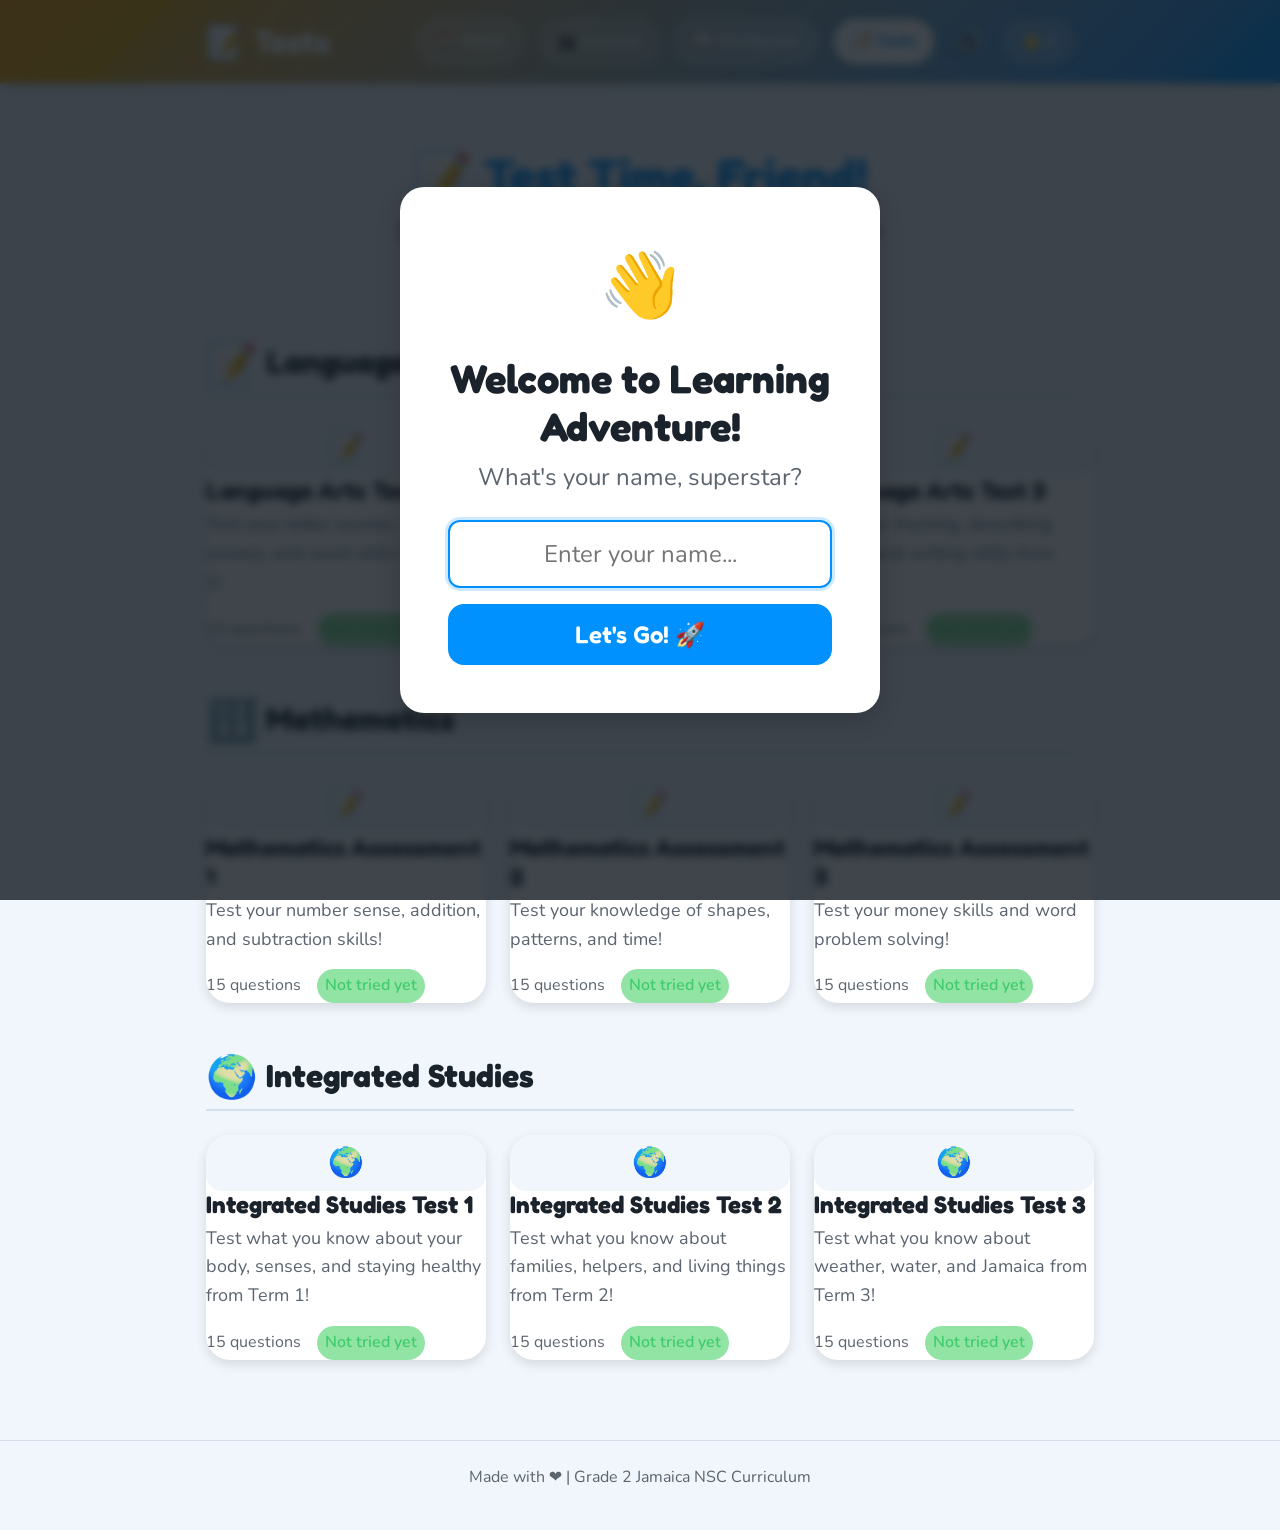
==== commit 6a42534c: "Add text-to-speech for question prompts - js/tts.js: Web Speech API module — delegated click handler" ====
--- a/assessments.html
+++ b/assessments.html
@@ -149,6 +149,7 @@
 
   <!-- Scripts -->
   <script src="js/storage.js"></script>
+  <script src="js/tts.js"></script>
   <script src="js/feedback.js"></script>
   <script src="js/quiz-engine.js"></script>
   <script src="js/math-interactive.js"></script>
--- a/css/components.css
+++ b/css/components.css
@@ -779,3 +779,58 @@
   outline-offset: -1px;
   color: var(--color-text);
 }
+
+/* ============================================
+   TTS — read-aloud speaker button
+   Hidden unless the browser supports speech
+   (js/tts.js adds .tts-enabled to <html>)
+   ============================================ */
+.prompt-row {
+  display: flex;
+  align-items: flex-start;
+  gap: var(--space-sm, 0.5rem);
+}
+
+.prompt-row > p {
+  flex: 1;
+  margin-block-end: 0;
+}
+
+.tts-btn {
+  display: none;
+  flex-shrink: 0;
+  inline-size: 2.5rem;
+  block-size: 2.5rem;
+  border: 2px solid var(--color-primary);
+  border-radius: 50%;
+  background: var(--color-surface, #fff);
+  font-size: 1.15rem;
+  cursor: pointer;
+  transition: transform 0.15s ease, background 0.15s ease;
+}
+
+.tts-enabled .tts-btn {
+  display: inline-flex;
+  align-items: center;
+  justify-content: center;
+}
+
+.tts-btn:hover,
+.tts-btn:focus-visible {
+  transform: scale(1.1);
+  background: var(--color-primary-light, #e8f0fe);
+}
+
+.tts-btn--speaking {
+  animation: tts-pulse 1s ease-in-out infinite;
+  background: var(--color-primary);
+}
+
+@keyframes tts-pulse {
+  0%, 100% { transform: scale(1); }
+  50% { transform: scale(1.15); }
+}
+
+@media (prefers-reduced-motion: reduce) {
+  .tts-btn--speaking { animation: none; outline: 3px solid var(--color-primary); }
+}
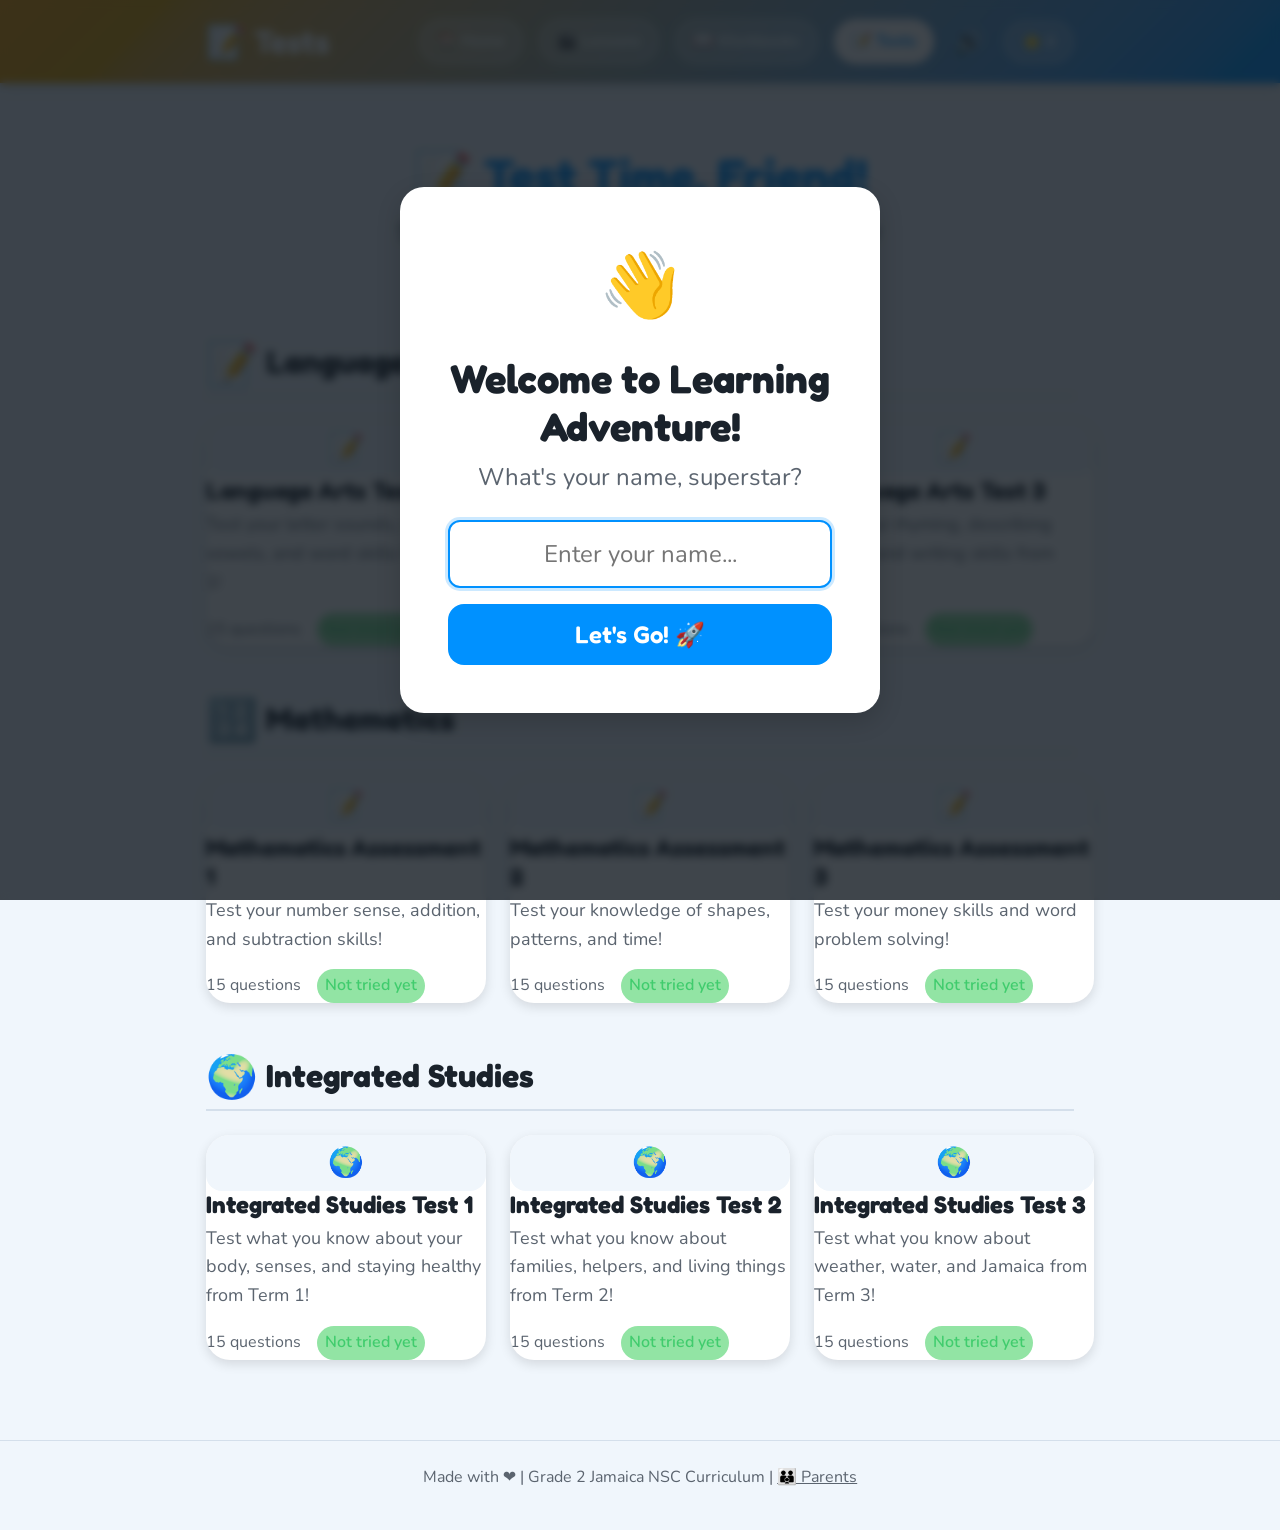
==== commit de6e8b29: "Add password-gated parent dashboard - parent-dashboard.html + js/parent-dashboard.js: progress repor" ====
--- a/assessments.html
+++ b/assessments.html
@@ -118,7 +118,7 @@
     <!-- Footer -->
     <footer class="app-footer">
       <div class="container">
-        <p>Made with ❤️ | Grade 2 Jamaica NSC Curriculum</p>
+        <p>Made with ❤️ | Grade 2 Jamaica NSC Curriculum | <a href="parent-dashboard.html" class="footer-parents-link">👪 Parents</a></p>
       </div>
     </footer>
   </div>
@@ -150,6 +150,7 @@
   <!-- Scripts -->
   <script src="js/storage.js"></script>
   <script src="js/tts.js"></script>
+  <script src="js/certificate.js"></script>
   <script src="js/feedback.js"></script>
   <script src="js/quiz-engine.js"></script>
   <script src="js/math-interactive.js"></script>
--- a/css/components.css
+++ b/css/components.css
@@ -834,3 +834,253 @@
 @media (prefers-reduced-motion: reduce) {
   .tts-btn--speaking { animation: none; outline: 3px solid var(--color-primary); }
 }
+
+/* ============================================
+   Certificate — printable achievement award
+   ============================================ */
+.certificate-overlay {
+  position: fixed;
+  inset: 0;
+  z-index: 1000;
+  display: flex;
+  flex-direction: column;
+  align-items: center;
+  justify-content: center;
+  gap: 1rem;
+  padding: 1rem;
+  background: rgba(30, 30, 60, 0.75);
+  overflow: auto;
+}
+
+.certificate {
+  background: #fffdf5;
+  inline-size: min(680px, 95vw);
+  border-radius: 12px;
+  box-shadow: 0 20px 60px rgba(0, 0, 0, 0.4);
+}
+
+.certificate__border {
+  margin: 12px;
+  padding: 2rem 1.5rem;
+  border: 4px double var(--color-primary, #4a6cf7);
+  border-radius: 8px;
+  text-align: center;
+  font-family: var(--font-body, 'Nunito', sans-serif);
+  color: #2b2b45;
+}
+
+.certificate__crest { font-size: 3rem; }
+
+.certificate__brand {
+  font-size: 0.85rem;
+  letter-spacing: 0.2em;
+  text-transform: uppercase;
+  color: var(--color-primary, #4a6cf7);
+  margin-block: 0.25rem 0.75rem;
+}
+
+.certificate__heading {
+  font-family: var(--font-display, 'Fredoka', sans-serif);
+  font-size: clamp(1.4rem, 4vw, 2rem);
+  margin-block-end: 0.75rem;
+}
+
+.certificate__line { font-size: 0.95rem; color: #666; margin-block: 0.35rem; }
+
+.certificate__name {
+  font-family: var(--font-display, 'Fredoka', sans-serif);
+  font-size: clamp(1.6rem, 5vw, 2.4rem);
+  color: var(--color-primary, #4a6cf7);
+  margin-block: 0.25rem;
+  border-block-end: 2px solid var(--color-primary, #4a6cf7);
+  display: inline-block;
+  padding-inline: 1.5rem;
+}
+
+.certificate__quiz {
+  font-size: 1.2rem;
+  font-weight: 700;
+  margin-block: 0.25rem;
+}
+
+.certificate__score { margin-block: 0.5rem; }
+
+.certificate__stars { font-size: 1.8rem; margin-block: 0.5rem; }
+
+.certificate__praise { font-weight: 700; color: #c98a00; }
+
+.certificate__footer {
+  display: flex;
+  justify-content: space-between;
+  margin-block-start: 1.5rem;
+  padding-block-start: 0.75rem;
+  border-block-start: 1px solid #ddd;
+  font-size: 0.85rem;
+  color: #666;
+}
+
+.certificate-overlay__actions { display: flex; gap: 0.75rem; }
+
+@media print {
+  body > *:not(.certificate-overlay) { display: none !important; }
+  .certificate-overlay {
+    position: static;
+    background: none;
+    padding: 0;
+  }
+  .certificate {
+    box-shadow: none;
+    inline-size: 100%;
+  }
+  .certificate-overlay__actions { display: none; }
+}
+
+/* ============================================
+   Parent Dashboard + password gate
+   ============================================ */
+.parent-gate {
+  max-inline-size: 420px;
+  margin-inline: auto;
+  margin-block-start: 3rem;
+  padding: 2rem;
+  text-align: center;
+}
+
+.parent-gate__icon { font-size: 3rem; }
+
+.parent-gate__title {
+  font-family: var(--font-display, 'Fredoka', sans-serif);
+  margin-block: 0.5rem;
+}
+
+.parent-gate__text { color: var(--color-text-muted); margin-block-end: 1rem; }
+
+.parent-gate__form { display: flex; gap: 0.5rem; }
+
+.parent-gate__input {
+  flex: 1;
+  padding: 0.65rem 0.9rem;
+  border: 2px solid var(--color-border);
+  border-radius: 8px;
+  font-size: 1rem;
+}
+
+.parent-gate__error { color: #c0392b; font-weight: 700; margin-block-start: 0.75rem; }
+
+.parent-dash__header {
+  display: flex;
+  flex-wrap: wrap;
+  align-items: center;
+  justify-content: space-between;
+  gap: 0.75rem;
+  margin-block-end: 1.25rem;
+}
+
+.parent-dash__header h1 {
+  font-family: var(--font-display, 'Fredoka', sans-serif);
+  font-size: clamp(1.3rem, 4vw, 1.8rem);
+}
+
+.parent-dash__header-actions { display: flex; gap: 0.5rem; }
+
+.parent-dash__cards {
+  display: grid;
+  grid-template-columns: repeat(auto-fit, minmax(140px, 1fr));
+  gap: 0.75rem;
+  margin-block-end: 1.5rem;
+}
+
+.parent-dash__card {
+  display: flex;
+  flex-direction: column;
+  align-items: center;
+  padding: 1rem;
+  text-align: center;
+}
+
+.parent-dash__card-icon { font-size: 1.6rem; }
+.parent-dash__card-value { font-size: 1.5rem; font-weight: 800; }
+.parent-dash__card-label { font-size: 0.8rem; color: var(--color-text-muted); }
+
+.parent-dash__section { margin-block-end: 1.75rem; }
+
+.parent-dash__section h2 {
+  font-family: var(--font-display, 'Fredoka', sans-serif);
+  font-size: 1.15rem;
+  margin-block-end: 0.5rem;
+}
+
+.parent-dash__avg {
+  font-family: var(--font-body, 'Nunito', sans-serif);
+  font-size: 0.8rem;
+  font-weight: 600;
+  color: var(--color-text-muted);
+  margin-inline-start: 0.5rem;
+}
+
+.parent-dash__table-wrap { overflow-x: auto; }
+
+.parent-dash__table {
+  inline-size: 100%;
+  border-collapse: collapse;
+  font-size: 0.9rem;
+  background: var(--color-surface, #fff);
+  border-radius: 8px;
+  overflow: hidden;
+}
+
+.parent-dash__table th,
+.parent-dash__table td {
+  padding: 0.5rem 0.75rem;
+  text-align: start;
+  border-block-end: 1px solid var(--color-border, #eee);
+}
+
+.parent-dash__table th {
+  background: var(--color-primary, #4a6cf7);
+  color: #fff;
+  font-weight: 700;
+}
+
+.parent-dash__empty { color: var(--color-text-muted); font-style: italic; }
+
+.parent-dash__attendance {
+  display: flex;
+  flex-wrap: wrap;
+  gap: 4px;
+}
+
+.parent-dash__day {
+  inline-size: 2rem;
+  block-size: 2rem;
+  display: inline-flex;
+  align-items: center;
+  justify-content: center;
+  border-radius: 6px;
+  background: var(--color-border, #eee);
+  font-size: 0.75rem;
+  color: var(--color-text-muted);
+}
+
+.parent-dash__day--present { background: #ffe9a8; font-size: 1rem; }
+
+.parent-dash__password-form { display: flex; gap: 0.5rem; max-inline-size: 420px; }
+
+.parent-dash__password-form input {
+  flex: 1;
+  padding: 0.6rem 0.9rem;
+  border: 2px solid var(--color-border);
+  border-radius: 8px;
+}
+
+.parent-dash__hint { font-size: 0.8rem; color: var(--color-text-muted); margin-block-start: 0.5rem; }
+
+.footer-parents-link {
+  color: var(--color-text-muted);
+  text-decoration: underline;
+}
+
+@media print {
+  .app-header, .app-footer, .parent-dash__header-actions,
+  .parent-dash__settings { display: none !important; }
+}
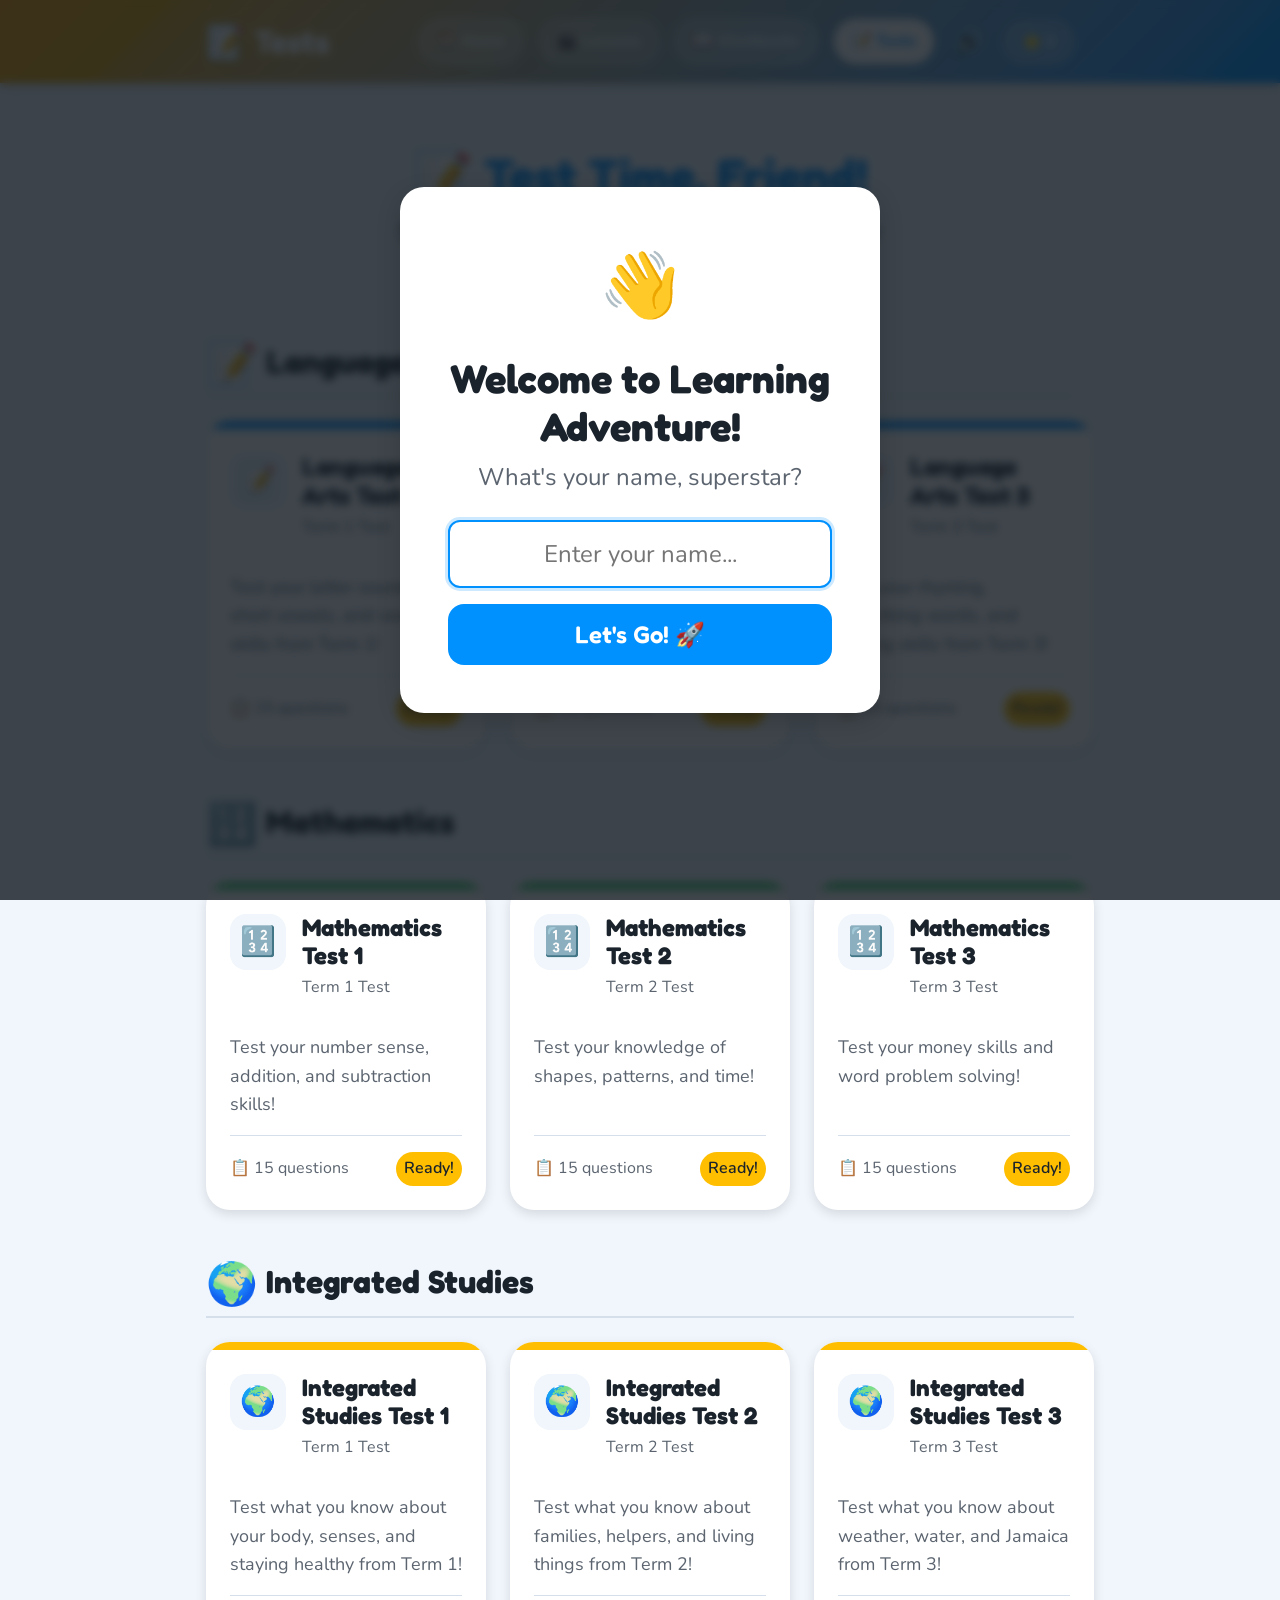
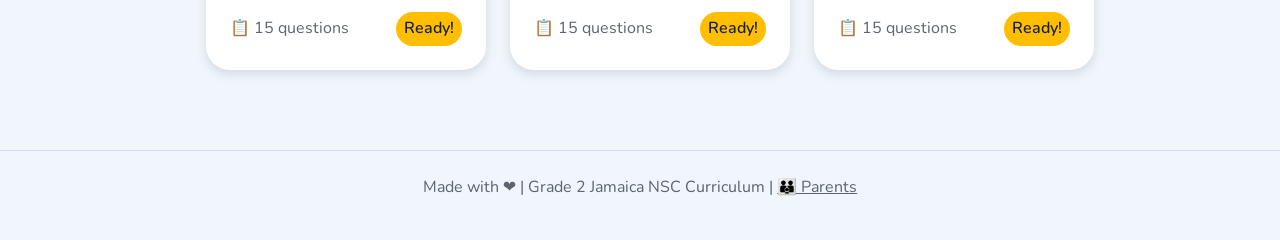
==== commit d9dc4114: "Accessibility audit + fixes; fix iOS lesson-video playback Audit (docs/AUDIT-2026-06.md) of accessib" ====
--- a/assessments.html
+++ b/assessments.html
@@ -66,6 +66,7 @@
   </style>
 </head>
 <body data-mode="assessments">
+  <a class="skip-link" href="#main">Skip to content</a>
   <div class="page">
     <!-- Header -->
     <header class="app-header">
@@ -105,7 +106,7 @@
     </header>
 
     <!-- Main Content -->
-    <main class="app-main">
+    <main id="main" class="app-main">
       <div class="container" id="main-content">
         <!-- Loading state -->
         <div class="loading">
@@ -131,6 +132,7 @@
       <h2 id="modal-title" class="modal__title">Welcome to Learning Adventure!</h2>
       <p class="modal__text">What's your name, superstar?</p>
       <form id="name-form" class="modal__form">
+        <label for="name-input" class="visually-hidden">Your name</label>
         <input
           type="text"
           id="name-input"
@@ -200,6 +202,7 @@
     });
   </script>
   <script src="js/pwa-install.js"></script>
+  <script src="js/modal-a11y.js"></script>
   <script>
     if ('serviceWorker' in navigator) {
       navigator.serviceWorker.register('sw.js');
--- a/css/base.css
+++ b/css/base.css
@@ -16,6 +16,7 @@
   /* Primary Colors - Friendly & Engaging */
   --color-primary: oklch(65% 0.2 250);
   --color-primary-light: oklch(75% 0.15 250);
+  --color-primary-dark: oklch(52% 0.19 250);
   --color-secondary: oklch(75% 0.18 150);
   --color-secondary-light: oklch(85% 0.12 150);
   --color-accent: oklch(85% 0.18 80);
@@ -167,6 +168,29 @@
   border: 0;
 }
 
+/* Skip link — hidden until focused, then jumps keyboard users to main content */
+.skip-link {
+  position: absolute;
+  inset-block-start: var(--space-sm);
+  inset-inline-start: var(--space-sm);
+  z-index: 1000;
+  padding: var(--space-sm) var(--space-md);
+  background: var(--color-primary);
+  color: #fff;
+  font-family: var(--font-family-display);
+  font-weight: 600;
+  border-radius: var(--radius-md);
+  text-decoration: none;
+  transform: translateY(-150%);
+  transition: transform 0.2s ease;
+}
+
+.skip-link:focus {
+  transform: translateY(0);
+  outline: 3px solid var(--color-text);
+  outline-offset: 2px;
+}
+
 /* Container */
 .container {
   inline-size: 100%;
--- a/css/navigation.css
+++ b/css/navigation.css
@@ -75,6 +75,12 @@
 
 .sound-toggle:hover {
   transform: scale(1.1);
+}
+
+.sound-toggle:focus-visible {
+  outline: 3px solid #fff;
+  outline-offset: 2px;
+  box-shadow: 0 0 0 6px var(--color-text);
 }
 
 /* Coming-soon assessment card */
@@ -390,6 +396,7 @@
   font-weight: 700;
   margin-block-end: var(--space-xs);
   color: var(--color-text);
+  text-wrap: balance;
 }
 
 .subject-card__subject {
--- a/css/quiz.css
+++ b/css/quiz.css
@@ -500,7 +500,7 @@
   font-size: var(--font-size-lg);
   font-weight: 600;
   
-  animation: slide-up 0.3s ease;
+  animation: slide-in-up 0.3s ease;
 }
 
 .feedback--correct {
@@ -597,7 +597,7 @@
 .results__celebration {
   font-size: 5rem;
   margin-block-end: var(--space-lg);
-  animation: bounce 1s ease infinite;
+  animation: attention-bounce 1s ease infinite;
 }
 
 .results__title {
@@ -691,12 +691,18 @@
 
 /* ==========================================================================
    Quiz-specific Animations
-   Note: General animations (bounce, pulse, slide-up) are in animations.css
+   Note: slide-in-up and attention-bounce live in animations.css; pulse + pulse-correct + shake are local
    ========================================================================== */
 
 @keyframes pulse-correct {
   0%, 100% { transform: scale(1); }
   50% { transform: scale(1.02); }
+}
+
+/* Urgency pulse for the timer warning (scale, on-palette) */
+@keyframes pulse {
+  0%, 100% { transform: scale(1); }
+  50% { transform: scale(1.08); }
 }
 
 @keyframes shake {
